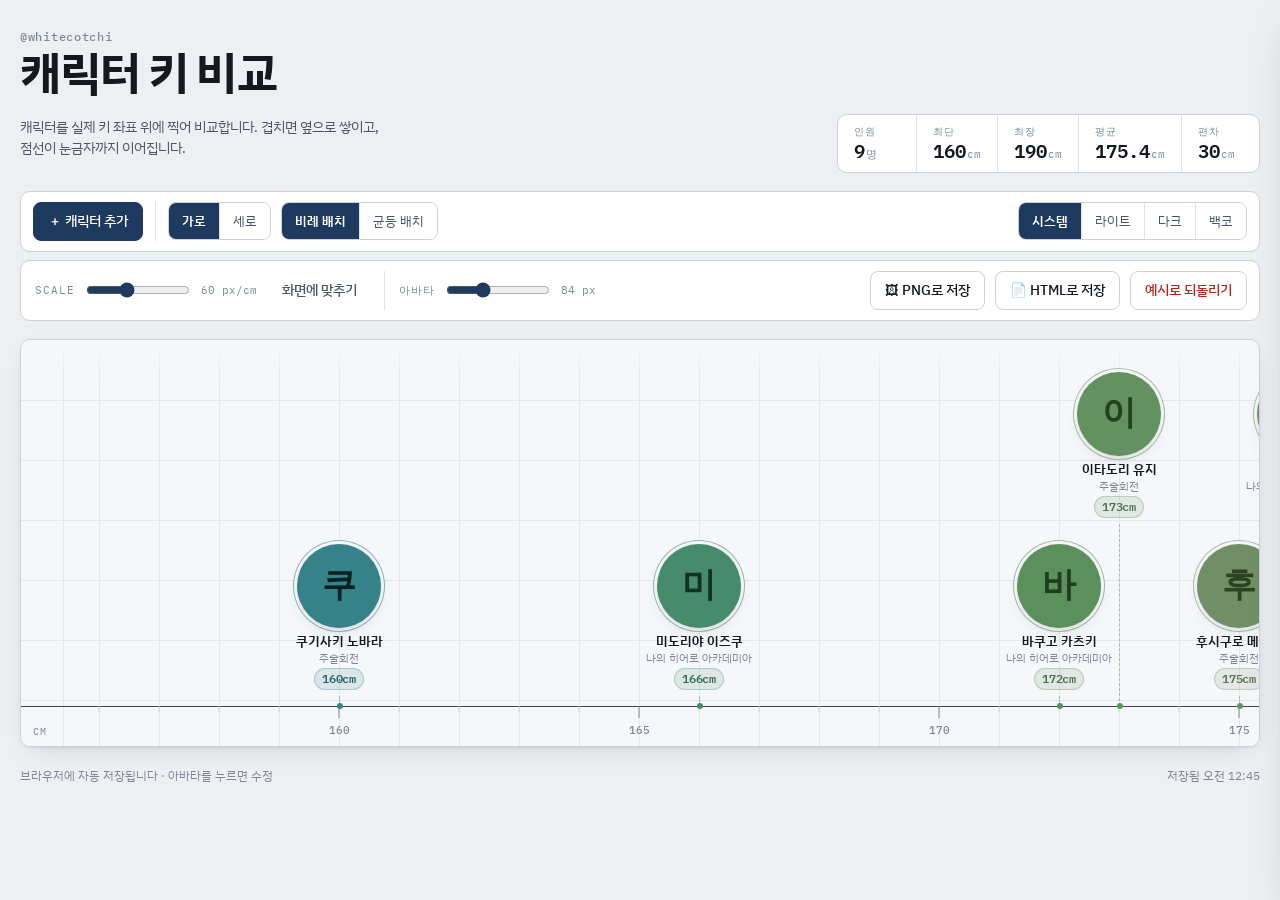
==== index.html @ 1857399c "페이지명 변경과 백코모드 추가 - 페이지명을 "캐릭터 키 비교 @whitecotchi"로. 핸들은 제목 위   아이브로우로 두고, PNG 헤더와 저장 파일명에도 반영 - 테마를 시" ====
<title>캐릭터 키 비교 @whitecotchi</title>
<link rel="icon" type="image/png" sizes="32x32" href="[data-uri]">
<link rel="icon" type="image/png" sizes="16x16" href="[data-uri]">
<link rel="icon" type="image/png" sizes="192x192" href="[data-uri]">
<link rel="apple-touch-icon" sizes="180x180" href="[data-uri]">
<link rel="preconnect" href="https://fonts.googleapis.com">
<link rel="preconnect" href="https://fonts.gstatic.com" crossorigin>
<link rel="stylesheet" href="https://fonts.googleapis.com/css2?family=Bricolage+Grotesque:opsz,wdth,wght@12..96,75..100,400..800&family=IBM+Plex+Mono:wght@400;500;600&family=IBM+Plex+Sans+KR:wght@400;500;600;700&display=swap">

<style>
/* ─── tokens ─────────────────────────────────────────────── */
:root{
  --paper:#EDEFF3;
  --field:#F6F7FA;
  --surface:#FFFFFF;
  --ink:#14181F;
  --ink-2:#4B5563;
  --ink-3:#7C8798;
  --rule:#CBD2DC;
  --rule-soft:#DDE2EA;
  --navy:#1F3A5F;
  --navy-ink:#FFFFFF;
  --danger:#B3261E;
  --tone:0%;            /* scale-ramp lightness shift */
  --chip:-9%;           /* cm-chip text shift, per theme */
  --shadow:0 1px 2px rgba(20,24,31,.06), 0 8px 24px -12px rgba(20,24,31,.22);
  --shadow-lift:0 2px 6px rgba(20,24,31,.10), 0 18px 40px -16px rgba(20,24,31,.34);
  --body-bg:var(--paper);
  --ink-shift:-28%;
  --r:10px;
}
@media (prefers-color-scheme:dark){
  :root:not([data-theme="light"]){
    --paper:#0E1116; --field:#131820; --surface:#1A2029;
    --ink:#E5E9EF; --ink-2:#A6B0BF; --ink-3:#6F7B8C;
    --rule:#2C3543; --rule-soft:#232B36;
    --navy:#8FB4E4; --navy-ink:#0E1116; --danger:#F2867E;
    --tone:9%; --chip:10%; --ink-shift:-38%;
    --shadow:0 1px 2px rgba(0,0,0,.4), 0 8px 24px -12px rgba(0,0,0,.7);
    --shadow-lift:0 2px 6px rgba(0,0,0,.45), 0 18px 40px -16px rgba(0,0,0,.8);
  }
}
:root[data-theme="dark"]{
  --paper:#0E1116; --field:#131820; --surface:#1A2029;
  --ink:#E5E9EF; --ink-2:#A6B0BF; --ink-3:#6F7B8C;
  --rule:#2C3543; --rule-soft:#232B36;
  --navy:#8FB4E4; --navy-ink:#0E1116; --danger:#F2867E;
  --tone:9%; --chip:10%; --ink-shift:-38%;
  --shadow:0 1px 2px rgba(0,0,0,.4), 0 8px 24px -12px rgba(0,0,0,.7);
  --shadow-lift:0 2px 6px rgba(0,0,0,.45), 0 18px 40px -16px rgba(0,0,0,.8);
}

/* 백코모드 — 파비콘의 솜사탕 팔레트에서 뽑은 드림코어 배색 */
:root[data-theme="baekco"]{
  --paper:#FFEAF3; --field:#FFF6FB; --surface:#FFFFFF;
  --ink:#4E2242; --ink-2:#7A4A6B; --ink-3:#9E6A8C;
  --rule:#F6C9E0; --rule-soft:#FBE0EE;
  --navy:#FF2D87; --navy-ink:#FFFFFF; --danger:#D6246B;
  --tone:0%; --chip:-30%; --ink-shift:-46%;
  --body-bg:radial-gradient(126% 92% at 50% 0%,#FFF5FB 0%,#FFE7F4 44%,#F0E4FC 100%);
  --shadow:0 1px 2px rgba(122,40,92,.07), 0 10px 26px -12px rgba(206,64,142,.36);
  --shadow-lift:0 2px 8px rgba(122,40,92,.12), 0 20px 44px -16px rgba(206,64,142,.46);
}

*,*::before,*::after{box-sizing:border-box}
body{
  margin:0; background:var(--body-bg); background-attachment:fixed; color:var(--ink);
  font-family:"IBM Plex Sans KR","Apple SD Gothic Neo",system-ui,sans-serif;
  font-size:15px; line-height:1.55; -webkit-font-smoothing:antialiased;
}
button,input,select,textarea{font:inherit;color:inherit}
:focus-visible{outline:2px solid var(--navy);outline-offset:2px;border-radius:4px}

/* ─── shell ──────────────────────────────────────────────── */
.wrap{max-width:1360px;margin:0 auto;padding:28px 20px 64px;display:flex;flex-direction:column;gap:18px}

header.head{display:flex;flex-wrap:wrap;align-items:flex-end;justify-content:space-between;gap:18px}
.brand{display:flex;flex-direction:column;gap:4px;min-width:0}
.eyebrow.handle{text-transform:none;letter-spacing:.06em;font-size:12px}
.eyebrow{
  font-family:"IBM Plex Mono",monospace;font-size:11px;font-weight:500;
  letter-spacing:.16em;text-transform:uppercase;color:var(--ink-3);
}
h1{
  font-family:"Bricolage Grotesque","IBM Plex Sans KR",sans-serif;
  font-variation-settings:"wdth" 88,"opsz" 48;
  font-weight:700;font-size:clamp(30px,4.4vw,46px);line-height:1.02;
  margin:0;letter-spacing:-.02em;text-wrap:balance;
}
.tagline{color:var(--ink-2);font-size:14px;max-width:46ch}

.stats{display:flex;border:1px solid var(--rule);border-radius:var(--r);background:var(--surface);overflow:hidden}
.stat{padding:9px 16px;display:flex;flex-direction:column;gap:1px;min-width:78px}
.stat + .stat{border-left:1px solid var(--rule-soft)}
.stat .k{font-family:"IBM Plex Mono",monospace;font-size:10px;letter-spacing:.1em;text-transform:uppercase;color:var(--ink-3)}
.stat .v{font-family:"IBM Plex Mono",monospace;font-size:19px;font-weight:600;font-variant-numeric:tabular-nums;line-height:1.2}
.stat .v small{font-size:11px;font-weight:400;color:var(--ink-3);margin-left:1px}

/* ─── toolbar ────────────────────────────────────────────── */
.bars{display:flex;flex-direction:column;gap:8px}
.toolbar{
  display:flex;flex-wrap:wrap;align-items:center;gap:10px;
  padding:10px 12px;background:var(--surface);
  border:1px solid var(--rule);border-radius:var(--r);
}
.btn{
  display:inline-flex;align-items:center;gap:7px;
  padding:8px 14px;border-radius:8px;border:1px solid var(--rule);
  background-color:var(--surface);cursor:pointer;font-size:13.5px;font-weight:500;
  transition:background-color .14s,border-color .14s,transform .14s,opacity .14s;
}
.btn:hover{background-color:var(--field);border-color:var(--ink-3)}
.btn:active{transform:translateY(1px)}
.btn[disabled]{opacity:.45;pointer-events:none}
.btn.primary{background-color:var(--navy);color:var(--navy-ink);border-color:var(--navy)}
.btn.primary:hover{filter:brightness(1.12)}
.btn.ghost{border-color:transparent;background-color:transparent;color:var(--ink-2)}
.btn.ghost:hover{background-color:var(--field);color:var(--ink)}
.btn.danger{color:var(--danger);border-color:var(--rule)}
.btn.danger:hover{background-color:color-mix(in srgb,var(--danger) 10%,transparent);border-color:var(--danger)}

.seg{display:inline-flex;border:1px solid var(--rule);border-radius:8px;overflow:hidden}
.seg button{
  padding:8px 13px;background-color:var(--surface);border:0;cursor:pointer;
  font-size:13px;color:var(--ink-2);transition:background-color .14s,color .14s;
}
.seg button + button{border-left:1px solid var(--rule-soft)}
.seg button[aria-pressed="true"]{background-color:var(--navy);color:var(--navy-ink);font-weight:600}
.seg button:not([aria-pressed="true"]):hover{background-color:var(--field);color:var(--ink)}

.knob{display:flex;align-items:center;gap:9px;padding-left:2px}
.knob > label{font-family:"IBM Plex Mono",monospace;font-size:10.5px;letter-spacing:.1em;text-transform:uppercase;color:var(--ink-3)}
.knob input[type=range]{width:104px;accent-color:var(--navy)}
.knob .val{font-family:"IBM Plex Mono",monospace;font-size:11px;color:var(--ink-3);font-variant-numeric:tabular-nums;min-width:52px}
.knob.off{opacity:.35}
.spacer{flex:1 1 auto;min-width:0}
.sep{width:1px;align-self:stretch;background:var(--rule-soft);margin:0 2px}

/* ─── the field ──────────────────────────────────────────── */
.fieldwrap{
  position:relative;border:1px solid var(--rule);border-radius:var(--r);
  background:var(--field);overflow-x:auto;overflow-y:hidden;box-shadow:var(--shadow);
}
.fieldwrap.vert{overflow-y:visible}
.plot{position:relative;min-height:320px}
.grid{
  position:absolute;inset:0;pointer-events:none;
  background-image:
    repeating-linear-gradient(to right,var(--rule-soft) 0 1px,transparent 1px var(--gx,60px)),
    repeating-linear-gradient(to bottom,var(--rule-soft) 0 1px,transparent 1px var(--gy,60px));
  background-position:var(--gx-off,0) var(--gy-off,0);
  opacity:.7;
  -webkit-mask-image:var(--gmask,linear-gradient(to bottom,transparent 0,#000 40px));
          mask-image:var(--gmask,linear-gradient(to bottom,transparent 0,#000 40px));
}

.leader{position:absolute;pointer-events:none}
.leader.h{width:0;border-left:1px dashed hsl(var(--ch) var(--cs) calc(var(--cl) + var(--tone)) / .5)}
.leader.v{height:0;border-top:1px dashed hsl(var(--ch) var(--cs) calc(var(--cl) + var(--tone)) / .5)}
.leader::after{
  content:"";position:absolute;width:6px;height:6px;border-radius:50%;
  background:hsl(var(--ch) var(--cs) calc(var(--cl) + var(--tone)));
}
.leader.h::after{left:-3px;bottom:-3px}
.leader.v::after{top:-3px;left:-3px}

/* ─── character token ────────────────────────────────────── */
.tok{
  position:absolute;display:flex;border:0;background:none;padding:0;cursor:pointer;
  transition:transform .18s cubic-bezier(.2,.7,.3,1);
}
.tok.h{flex-direction:column;align-items:center;gap:6px}
.tok.v{flex-direction:row;align-items:center;gap:11px;text-align:left}
.tok:hover,.tok:focus-visible{z-index:5}
.tok.h:hover,.tok.h:focus-visible{transform:translateY(-5px)}
.tok.v:hover,.tok.v:focus-visible{transform:translateX(5px)}
.disc{
  width:var(--d);height:var(--d);border-radius:50%;overflow:hidden;position:relative;flex:0 0 auto;
  background-color:hsl(var(--ch) var(--cs) calc(var(--cl) + var(--tone)));
  box-shadow:var(--shadow), 0 0 0 3px var(--field), 0 0 0 4px hsl(var(--ch) var(--cs) calc(var(--cl) + var(--tone)) / .55);
  transition:box-shadow .18s;
}
.tok:hover .disc,.tok:focus-visible .disc{
  box-shadow:var(--shadow-lift), 0 0 0 3px var(--field), 0 0 0 5px hsl(var(--ch) var(--cs) calc(var(--cl) + var(--tone)));
}
/* dreamcore bloom */
:root[data-theme="baekco"] .disc{
  box-shadow:var(--shadow), 0 0 0 3px var(--field),
             0 0 0 4px hsl(var(--ch) var(--cs) calc(var(--cl) + var(--tone)) / .6),
             0 0 24px -2px hsl(var(--ch) var(--cs) calc(var(--cl) + var(--tone)) / .6);
}
:root[data-theme="baekco"] .tok:hover .disc,
:root[data-theme="baekco"] .tok:focus-visible .disc{
  box-shadow:var(--shadow-lift), 0 0 0 3px var(--field),
             0 0 0 5px hsl(var(--ch) var(--cs) calc(var(--cl) + var(--tone))),
             0 0 34px 0 hsl(var(--ch) var(--cs) calc(var(--cl) + var(--tone)) / .7);
}
.disc img{
  width:100%;height:100%;object-fit:cover;display:block;
  transform:translate(calc(var(--ix,0) * 1%),calc(var(--iy,0) * 1%)) scale(var(--iz,1));
}
.disc .initial{
  position:absolute;inset:0;display:grid;place-items:center;
  color:hsl(var(--ch) calc(var(--cs) + 14%) calc(var(--cl) + var(--tone) + var(--ink-shift)));
  font-family:"Bricolage Grotesque",sans-serif;font-variation-settings:"wdth" 82;
  font-weight:700;font-size:calc(var(--d) * .40);line-height:1;
}
.meta{display:flex;flex-direction:column;gap:3px;min-width:0}
.tok.h .meta{align-items:center;width:100%}
.tok.v .meta{align-items:flex-start;flex:1 1 auto}
.tok .nm,.tok .sr{
  width:100%;word-break:keep-all;overflow-wrap:anywhere;
  display:-webkit-box;-webkit-box-orient:vertical;-webkit-line-clamp:2;overflow:hidden;
}
.tok.h .nm,.tok.h .sr{text-align:center}
.tok .nm{font-size:12.5px;font-weight:600;line-height:1.25}
.tok .sr{font-size:10.5px;color:var(--ink-3);line-height:1.2}
.tok .cm{
  font-family:"IBM Plex Mono",monospace;font-size:11.5px;font-weight:600;
  font-variant-numeric:tabular-nums;letter-spacing:-.01em;
  padding:1px 7px;border-radius:99px;white-space:nowrap;
  color:hsl(var(--ch) var(--cs) calc(var(--cl) + var(--tone) + var(--chip)));
  background-color:hsl(var(--ch) var(--cs) calc(var(--cl) + var(--tone)) / .14);
  border:1px solid hsl(var(--ch) var(--cs) calc(var(--cl) + var(--tone)) / .32);
}

/* ─── ruler ──────────────────────────────────────────────── */
.ruler{position:absolute;pointer-events:none}
.ruler .base{position:absolute;background:var(--ink);opacity:.8}
.tick{position:absolute;background:var(--rule)}
.rlab{
  position:absolute;font-family:"IBM Plex Mono",monospace;font-size:11px;font-weight:500;
  font-variant-numeric:tabular-nums;color:var(--ink-3);white-space:nowrap;
}
.runit{
  position:absolute;font-family:"IBM Plex Mono",monospace;font-size:10px;
  letter-spacing:.14em;text-transform:uppercase;color:var(--ink-3);
}
.empty{position:absolute;inset:0;display:grid;place-items:center;text-align:center;color:var(--ink-3);font-size:14px;padding:24px}

/* ─── editor panel ───────────────────────────────────────── */
.scrim{position:fixed;inset:0;background:rgba(10,13,18,.42);opacity:0;pointer-events:none;transition:opacity .2s;z-index:40}
.scrim.on{opacity:1;pointer-events:auto}
.panel{
  position:fixed;top:0;right:0;height:100%;width:min(390px,100%);z-index:50;
  background:var(--surface);border-left:1px solid var(--rule);
  transform:translateX(101%);transition:transform .26s cubic-bezier(.3,.8,.3,1);
  display:flex;flex-direction:column;box-shadow:var(--shadow-lift);
}
.panel.on{transform:none}
.panel > header{display:flex;align-items:center;justify-content:space-between;gap:12px;padding:16px 18px;border-bottom:1px solid var(--rule-soft)}
.panel > header h2{
  margin:0;font-family:"Bricolage Grotesque","IBM Plex Sans KR",sans-serif;
  font-variation-settings:"wdth" 88;font-size:19px;font-weight:700;letter-spacing:-.01em;
}
.panel .body{padding:18px;display:flex;flex-direction:column;gap:15px;overflow-y:auto;flex:1}
.panel > footer{padding:14px 18px;border-top:1px solid var(--rule-soft);display:flex;gap:10px}
.panel > footer .btn{flex:1;justify-content:center}

.fld{display:flex;flex-direction:column;gap:6px}
.fld > label{font-family:"IBM Plex Mono",monospace;font-size:10.5px;letter-spacing:.12em;text-transform:uppercase;color:var(--ink-3)}
.fld input[type=text],.fld input[type=number]{width:100%;padding:9px 11px;border:1px solid var(--rule);border-radius:8px;background:var(--field)}
.fld input:focus{outline:2px solid var(--navy);outline-offset:-1px;border-color:transparent}
.hint{font-size:11.5px;color:var(--ink-3)}

/* image framing */
.framer{display:flex;flex-direction:column;gap:11px;align-items:center}
.stage{
  width:150px;height:150px;border-radius:50%;overflow:hidden;position:relative;
  background-color:hsl(var(--ch,210) var(--cs,12%) calc(var(--cl,62%) + var(--tone)));
  box-shadow:var(--shadow),0 0 0 3px var(--surface),0 0 0 4px var(--rule);
  cursor:grab;touch-action:none;
}
.stage.dragging{cursor:grabbing}
.stage.empty{cursor:pointer}
.stage img{
  width:100%;height:100%;object-fit:cover;display:block;pointer-events:none;
  transform:translate(calc(var(--ix,0) * 1%),calc(var(--iy,0) * 1%)) scale(var(--iz,1));
}
.stage .initial{
  position:absolute;inset:0;display:grid;place-items:center;pointer-events:none;
  color:hsl(var(--ch,210) calc(var(--cs,12%) + 14%) calc(var(--cl,62%) + var(--tone) + var(--ink-shift)));
  font-family:"Bricolage Grotesque",sans-serif;font-weight:700;font-size:58px;
}
.stage .hintline{
  position:absolute;left:0;right:0;bottom:0;padding:7px 4px;text-align:center;
  font-size:11px;color:#fff;background:linear-gradient(to top,rgba(10,13,18,.62),transparent);
  pointer-events:none;
}
.framer .ctl{display:flex;align-items:center;gap:9px;width:100%}
.framer .ctl input[type=range]{flex:1;accent-color:var(--navy)}
.framer .ctl label{font-family:"IBM Plex Mono",monospace;font-size:10.5px;letter-spacing:.1em;text-transform:uppercase;color:var(--ink-3)}
.framer .row{display:flex;gap:8px;width:100%}
.framer .row .btn{flex:1;justify-content:center;padding:7px 10px;font-size:12.5px}
.dz{outline:2px dashed var(--navy);outline-offset:3px}

footer.foot{display:flex;justify-content:space-between;gap:12px;flex-wrap:wrap;font-size:12px;color:var(--ink-3);padding-top:2px}

.toast{
  position:fixed;left:50%;bottom:26px;transform:translate(-50%,14px);
  background:var(--ink);color:var(--paper);padding:9px 18px;border-radius:99px;
  font-size:13px;box-shadow:var(--shadow-lift);opacity:0;pointer-events:none;
  transition:opacity .2s,transform .2s;z-index:80;max-width:min(90vw,520px);text-align:center;
}
.toast.on{opacity:1;transform:translate(-50%,0)}

@media (prefers-reduced-motion:reduce){*{transition-duration:.01ms !important;animation-duration:.01ms !important}}
@media (max-width:640px){
  .wrap{padding:20px 14px 48px}
  .stats{width:100%}
  .stat{flex:1;min-width:0;padding:8px 10px}
}
</style>

<div class="wrap">
  <header class="head">
    <div class="brand">
      <span class="eyebrow handle">@whitecotchi</span>
      <h1>캐릭터 키 비교</h1>
      <p class="tagline">캐릭터를 실제 키 좌표 위에 찍어 비교합니다. 겹치면 옆으로 쌓이고, 점선이 눈금자까지 이어집니다.</p>
    </div>
    <div class="stats" id="stats"></div>
  </header>

  <div class="bars">
    <div class="toolbar">
      <button class="btn primary" id="addBtn">＋ 캐릭터 추가</button>
      <span class="sep"></span>
      <div class="seg" role="group" aria-label="방향">
        <button id="oH" aria-pressed="true">가로</button>
        <button id="oV" aria-pressed="false">세로</button>
      </div>
      <div class="seg" role="group" aria-label="배치 방식">
        <button id="mProp" aria-pressed="true">비례 배치</button>
        <button id="mRank" aria-pressed="false">균등 배치</button>
      </div>
      <span class="spacer"></span>
      <div class="seg" role="group" aria-label="테마" id="themeSeg">
        <button data-set="auto" aria-pressed="true">시스템</button>
        <button data-set="light" aria-pressed="false">라이트</button>
        <button data-set="dark" aria-pressed="false">다크</button>
        <button data-set="baekco" aria-pressed="false">백코</button>
      </div>
    </div>

    <div class="toolbar">
      <div class="knob" id="zoomKnob">
        <label for="zoom">Scale</label>
        <input type="range" id="zoom" min="18" max="130" step="1" value="60">
        <span class="val" id="zoomVal">60 px/cm</span>
      </div>
      <button class="btn ghost" id="fitBtn">화면에 맞추기</button>
      <span class="sep"></span>
      <div class="knob">
        <label for="size">아바타</label>
        <input type="range" id="size" min="52" max="150" step="2" value="84">
        <span class="val" id="sizeVal">84 px</span>
      </div>
      <span class="spacer"></span>
      <button class="btn" id="pngBtn">🖼 PNG로 저장</button>
      <button class="btn" id="htmlBtn">📄 HTML로 저장</button>
      <button class="btn danger" id="resetBtn">예시로 되돌리기</button>
    </div>
  </div>

  <div class="fieldwrap" id="fieldwrap">
    <div class="plot" id="plot">
      <div class="grid" id="grid"></div>
      <div class="ruler" id="ruler"></div>
    </div>
  </div>

  <footer class="foot">
    <span>브라우저에 자동 저장됩니다 · 아바타를 누르면 수정</span>
    <span id="savedAt"></span>
  </footer>
</div>

<div class="scrim" id="scrim"></div>
<aside class="panel" id="panel" aria-hidden="true" aria-label="캐릭터 편집">
  <header>
    <h2 id="panelTitle">캐릭터 추가</h2>
    <button class="btn ghost" id="closeBtn" aria-label="닫기">✕</button>
  </header>
  <div class="body">
    <div class="framer">
      <div class="stage empty" id="stage" tabindex="0" role="button" aria-label="이미지 등록 후 드래그해서 위치 조절">
        <span class="initial">?</span>
        <span class="hintline" id="stageHint">클릭 · 드래그 · 붙여넣기</span>
      </div>
      <input type="file" id="file" accept="image/*" hidden>
      <div class="ctl">
        <label for="izoom">크기</label>
        <input type="range" id="izoom" min="100" max="400" step="2" value="100" disabled>
        <span class="val" id="izoomVal" style="font-family:'IBM Plex Mono',monospace;font-size:11px;color:var(--ink-3);min-width:42px">100%</span>
      </div>
      <div class="row">
        <button class="btn" id="pickBtn" type="button">이미지 선택</button>
        <button class="btn" id="fitImgBtn" type="button" disabled>가운데 맞춤</button>
        <button class="btn" id="clearImgBtn" type="button" disabled>지우기</button>
      </div>
      <span class="hint" id="frameHint">이미지를 넣은 뒤 원 안에서 끌어 위치를, 슬라이더로 크기를 맞추세요.</span>
    </div>
    <div class="fld">
      <label for="fName">이름</label>
      <input type="text" id="fName" placeholder="고죠 사토루" autocomplete="off">
    </div>
    <div class="fld">
      <label for="fSeries">작품 <span style="text-transform:none;letter-spacing:0">(선택)</span></label>
      <input type="text" id="fSeries" placeholder="주술회전" autocomplete="off">
    </div>
    <div class="fld">
      <label for="fHeight">키 (cm)</label>
      <input type="number" id="fHeight" min="80" max="280" step="0.5" placeholder="190">
      <span class="hint">소수점 0.5까지 입력할 수 있습니다.</span>
    </div>
    <button class="btn danger" id="delBtn" style="align-self:flex-start">이 캐릭터 삭제</button>
  </div>
  <footer>
    <button class="btn" id="cancelBtn">취소</button>
    <button class="btn primary" id="saveBtn">저장</button>
  </footer>
</aside>

<div class="toast" id="toast" role="status" aria-live="polite"></div>

<script>
(() => {
"use strict";

/* ─── constants ──────────────────────────────────────────── */
const HGAP = 18, VGAP = 20;   // clearance between tokens
const PAD  = 78;              // horizontal padding, horizontal mode
const LABEL = 68;             // label band under a disc, horizontal mode
const RH   = 40;              // ruler band, horizontal mode
const GUT  = 66;              // ruler gutter, vertical mode
const VTEXT = 148;            // label column beside a disc, vertical mode
const VGAP2 = 14, VCOL = 20;  // vertical-mode gaps

const RAMPS = {
  /* saturation dips through the middle so the teal→amber sweep
     reads as muted sage, never fluorescent green */
  base: [
    { p:0,   h:184, s:44, l:37 },
    { p:0.5, h:104, s:17, l:48 },
    { p:1,   h:26,  s:66, l:47 },
  ],
  /* 백코모드: 라일락 → 솜사탕 핑크 → 피치. 초록을 아예 지나지 않는다 */
  baekco: [
    { p:0,   h:264, s:58, l:74 },
    { p:0.5, h:330, s:74, l:74 },
    { p:1,   h:24,  s:84, l:71 },
  ],
};
const activeRamp = () =>
  (document.documentElement.getAttribute("data-theme") === "baekco" ? RAMPS.baekco : RAMPS.base);

const SEED = [
  { name:"쿠기사키 노바라", series:"주술회전", height:160 },
  { name:"미도리야 이즈쿠", series:"나의 히어로 아카데미아", height:166 },
  { name:"바쿠고 카츠키",   series:"나의 히어로 아카데미아", height:172 },
  { name:"이타도리 유지",   series:"주술회전", height:173 },
  { name:"후시구로 메구미", series:"주술회전", height:175 },
  { name:"토도로키 쇼토",   series:"나의 히어로 아카데미아", height:176 },
  { name:"아이자와 쇼타",   series:"나의 히어로 아카데미아", height:183 },
  { name:"나나미 켄토",     series:"주술회전", height:184 },
  { name:"고죠 사토루",     series:"주술회전", height:190 },
];

/* A file exported by "HTML로 저장" carries its own data and its own
   storage key, so it never collides with the page it came from. */
const BAKED = (typeof window.__HC_SEED__ === "object" && window.__HC_SEED__) || null;
const KEY = BAKED ? "height-chart/x-" + BAKED.eid : "height-chart/v1";

const state = {
  chars: [], mode:"prop", orient:"h", theme:"auto", ppc:60, ppcH:60, ppcV:26, size:84,
  editing:null, draft:{ img:null, iz:1, ix:0, iy:0 },
};

const $ = (s, r=document) => r.querySelector(s);
const uid = () => Math.random().toString(36).slice(2, 9);
const clamp = (v,a,b) => Math.min(b, Math.max(a, v));
const fmt = n => (Number.isInteger(n) ? String(n) : n.toFixed(1));

/* ─── persistence ────────────────────────────────────────── */
function adopt(d){
  if (!d || !Array.isArray(d.chars)) return false;
  const chars = d.chars.map(normalize).filter(Boolean);
  if (!chars.length) return false;
  state.chars = chars;
  if (d.mode === "rank" || d.mode === "prop") state.mode = d.mode;
  if (d.orient === "v" || d.orient === "h") state.orient = d.orient;
  if (["auto","light","dark","baekco"].indexOf(d.theme) >= 0) state.theme = d.theme;
  if (Number.isFinite(d.ppcH)) state.ppcH = clamp(d.ppcH, 18, 130);
  if (Number.isFinite(d.ppcV)) state.ppcV = clamp(d.ppcV, 18, 130);
  if (Number.isFinite(d.ppc)) state.ppc = clamp(d.ppc, 18, 130);
  else state.ppc = state.orient === "v" ? state.ppcV : state.ppcH;
  if (Number.isFinite(d.size)) state.size = clamp(d.size, 52, 150);
  return true;
}
function load(){
  let raw = null;
  try { raw = localStorage.getItem(KEY); } catch(e){}
  if (raw){ try { if (adopt(JSON.parse(raw))) return; } catch(e){} }
  if (BAKED && adopt(BAKED)) return;
  state.chars = SEED.map(normalize);
}
function snapshot(){
  const h = state.orient === "h" ? state.ppc : state.ppcH;
  const v = state.orient === "v" ? state.ppc : state.ppcV;
  return { chars:state.chars, mode:state.mode, orient:state.orient, theme:state.theme,
           ppc:state.ppc, ppcH:h, ppcV:v, size:state.size };
}
function save(){
  try {
    localStorage.setItem(KEY, JSON.stringify(snapshot()));
    $("#savedAt").textContent = "저장됨 " + new Date().toLocaleTimeString("ko-KR", { hour:"2-digit", minute:"2-digit" });
  } catch(e){
    $("#savedAt").textContent = "저장 공간이 가득 찼습니다 — 이미지를 줄이거나 캐릭터를 지워 주세요";
  }
}
function normalize(c){
  const h = Number(c && c.height);
  if (!c || !Number.isFinite(h)) return null;
  return {
    id: c.id || uid(),
    name: String(c.name || "이름 없음").slice(0, 40),
    series: String(c.series || "").slice(0, 40),
    height: clamp(Math.round(h * 2) / 2, 80, 280),
    img: typeof c.img === "string" && c.img.startsWith("data:image") ? c.img : null,
    iz: clamp(Number(c.iz) || 1, 1, 4),
    ix: clamp(Number(c.ix) || 0, -70, 70),
    iy: clamp(Number(c.iy) || 0, -70, 70),
  };
}

/* ─── colour ─────────────────────────────────────────────── */
function ramp(t){
  t = clamp(t, 0, 1);
  const R = activeRamp();
  let i = 0;
  while (i < R.length - 2 && t > R[i + 1].p) i++;
  const a = R[i], b = R[i + 1], u = (t - a.p) / (b.p - a.p);
  /* take the short arc: 330°→24° must cross red, not loop back
     through blue and green */
  let dh = b.h - a.h;
  if (dh > 180) dh -= 360; else if (dh < -180) dh += 360;
  return {
    h: Math.round(((a.h + dh * u) % 360 + 360) % 360),
    s: Math.round(a.s + (b.s - a.s) * u),
    l: Math.round(a.l + (b.l - a.l) * u),
  };
}
function paint(el, t){
  const c = ramp(t);
  el.style.setProperty("--ch", c.h);
  el.style.setProperty("--cs", c.s + "%");
  el.style.setProperty("--cl", c.l + "%");
}
const cssVar = n => getComputedStyle(document.documentElement).getPropertyValue(n).trim();
const toneNow = () => parseFloat(cssVar("--tone")) || 0;
/* the same colour the DOM shows, resolved for canvas */
function rampCss(t, alpha){
  const c = ramp(t), l = c.l + toneNow();
  return `hsl(${c.h} ${c.s}% ${l}%${alpha == null ? "" : " / " + alpha})`;
}
function inkOn(t){
  const c = ramp(t), shift = parseFloat(cssVar("--ink-shift")) || -28;
  return `hsl(${c.h} ${c.s + 14}% ${c.l + toneNow() + shift}%)`;
}

/* ─── layout ─────────────────────────────────────────────── */
function bounds(list){
  const hs = list.map(c => c.height);
  let lo = Math.min(...hs), hi = Math.max(...hs);
  if (hi - lo < 8){ const m = (hi + lo) / 2; lo = m - 4; hi = m + 4; }
  const pad = Math.max(2, (hi - lo) * 0.1);
  return { lo: Math.floor((lo - pad) / 2) * 2, hi: Math.ceil((hi + pad) / 2) * 2 };
}
/* greedy: first lane whose last occupant clears this one */
function packLanes(pos, step){
  const last = [];
  const lane = pos.map(p => {
    for (let i = 0; i < last.length; i++) if (p - last[i] >= step){ last[i] = p; return i; }
    last.push(p); return last.length - 1;
  });
  return { lane, count: Math.max(1, last.length) };
}

function computeLayout(){
  const list = [...state.chars].sort((a, b) => a.height - b.height || a.name.localeCompare(b.name, "ko"));
  if (!list.length) return null;

  const { lo, hi } = bounds(list);
  const span = hi - lo;
  const cLo = list[0].height, cHi = list[list.length - 1].height;
  const tOf = h => (cHi > cLo ? (h - cLo) / (cHi - cLo) : 0.5);
  const D = state.size, ppc = state.ppc, vert = state.orient === "v";
  const view = $("#fieldwrap");
  const viewW = view.clientWidth || 1200;
  const viewH = Math.max(360, (window.innerHeight || 800) - 260);

  if (!vert){
    const step = D + HGAP;
    const tokW = D + 34;
    let xs;
    if (state.mode === "rank"){
      const inner = Math.max(viewW - PAD * 2, (list.length - 1) * step);
      xs = list.map((_, i) => PAD + (list.length === 1 ? inner / 2 : (inner * i) / (list.length - 1)));
    } else {
      xs = list.map(c => PAD + (c.height - lo) * ppc);
    }
    const { lane, count } = packLanes(xs, step);
    const LANE = D + LABEL + VGAP;
    const H = RH + count * LANE + 22;
    const axisW = state.mode === "prop" ? PAD * 2 + span * ppc : 0;
    const W = Math.max(viewW, axisW, Math.ceil(xs[xs.length - 1] + PAD));
    const axisPx = state.mode === "prop" ? ppc : (W - PAD * 2) / span;
    const items = list.map((c, i) => ({
      c, t: tOf(c.height), lane: lane[i],
      cx: xs[i],
      cy: H - RH - 10 - lane[i] * LANE - LABEL - D / 2,
      tickAt: state.mode === "prop" ? xs[i] : PAD + (c.height - lo) * axisPx,
    }));
    return { vert:false, list, items, lo, hi, span, D, W, H, LANE, tokW, axisPx,
             baseline: H - RH, blockBot: L => H - RH - 10 - L * LANE };
  }

  const tokW = D + 11 + VTEXT;
  const step = D + VGAP2;
  const top0 = D / 2 + 20;
  let ys;
  if (state.mode === "rank"){
    const inner = Math.max(viewH - top0 * 2, (list.length - 1) * step);
    ys = list.map((_, i) => top0 + (list.length === 1 ? inner / 2 : (inner * (list.length - 1 - i)) / (list.length - 1)));
  } else {
    ys = list.map(c => top0 + (hi - c.height) * ppc);
  }
  /* pack from the top downwards, so sort keys must ascend */
  const order = list.map((_, i) => i).sort((a, b) => ys[a] - ys[b]);
  const packed = packLanes(order.map(i => ys[i]), step);
  const lane = [];
  order.forEach((idx, k) => { lane[idx] = packed.lane[k]; });
  const count = packed.count;

  const H = Math.max(viewH, Math.ceil(ys[0] + top0));
  const axisPx = state.mode === "prop" ? ppc : (H - top0 * 2) / span;
  const W = Math.max(view.clientWidth || 0, GUT + 34 + count * (tokW + VCOL) + 12);
  const items = list.map((c, i) => ({
    c, t: tOf(c.height), lane: lane[i],
    cx: GUT + 34 + lane[i] * (tokW + VCOL) + D / 2,
    cy: ys[i],
    tickAt: state.mode === "prop" ? ys[i] : top0 + (hi - c.height) * axisPx,
  }));
  return { vert:true, list, items, lo, hi, span, D, W, H, tokW, top0, axisPx,
           baseline: GUT, laneX: L => GUT + 34 + L * (tokW + VCOL) };
}

/* ─── DOM render ─────────────────────────────────────────── */
function render(){
  const plot = $("#plot"), ruler = $("#ruler"), grid = $("#grid"), wrap = $("#fieldwrap");
  plot.querySelectorAll(".tok,.leader,.empty").forEach(n => n.remove());
  ruler.innerHTML = "";

  const L = computeLayout();
  renderStats(L);
  wrap.classList.toggle("vert", state.orient === "v");

  if (!L){
    plot.style.width = "100%"; plot.style.height = "320px";
    grid.style.setProperty("--gx", "60px"); grid.style.setProperty("--gy", "60px");
    grid.style.setProperty("--gx-off", "0px"); grid.style.setProperty("--gy-off", "0px");
    const e = document.createElement("div");
    e.className = "empty";
    e.textContent = "아직 캐릭터가 없습니다. ‘＋ 캐릭터 추가’로 첫 인물을 올려 보세요.";
    plot.appendChild(e);
    return;
  }

  plot.style.width = L.W + "px";
  plot.style.height = L.H + "px";

  /* graph-paper ruling, aligned to the ruler's own cm ticks */
  const gs = state.mode === "prop" ? (state.ppc >= 24 ? state.ppc : state.ppc * 5) : 60;
  if (L.vert){
    grid.style.setProperty("--gx", "60px");
    grid.style.setProperty("--gy", gs + "px");
    grid.style.setProperty("--gx-off", "0px");
    grid.style.setProperty("--gy-off", (state.mode === "prop" ? L.top0 % gs : 0) + "px");
    grid.style.setProperty("--gmask", "linear-gradient(to right,transparent 0,#000 " + GUT + "px)");
  } else {
    grid.style.setProperty("--gx", gs + "px");
    grid.style.setProperty("--gy", "60px");
    grid.style.setProperty("--gx-off", (state.mode === "prop" ? PAD : 0) + "px");
    grid.style.setProperty("--gy-off", "0px");
    grid.style.setProperty("--gmask", "linear-gradient(to bottom,transparent 0,#000 40px)");
  }

  renderRuler(ruler, L);

  for (const it of L.items){
    const leader = document.createElement("div");
    leader.className = "leader " + (L.vert ? "v" : "h");
    paint(leader, it.t);
    if (L.vert){
      leader.style.left = L.baseline + "px";
      leader.style.top = it.cy + "px";
      leader.style.width = Math.max(0, it.cx - L.D / 2 - 4 - L.baseline) + "px";
    } else {
      leader.style.left = it.cx + "px";
      leader.style.top = L.blockBot(it.lane) + "px";
      leader.style.height = Math.max(0, L.baseline - L.blockBot(it.lane)) + "px";
    }
    plot.appendChild(leader);

    plot.appendChild(buildToken(it, L));
  }
}

function buildToken(it, L){
  const c = it.c, D = L.D;
  const tok = document.createElement("button");
  tok.type = "button";
  tok.className = "tok " + (L.vert ? "v" : "h");
  tok.style.setProperty("--d", D + "px");
  paint(tok, it.t);
  if (L.vert){
    tok.style.left = (it.cx - D / 2) + "px";
    tok.style.top = (it.cy - D / 2) + "px";
    tok.style.width = L.tokW + "px";
  } else {
    tok.style.left = (it.cx - L.tokW / 2) + "px";
    tok.style.top = (it.cy - D / 2) + "px";
    tok.style.width = L.tokW + "px";
  }
  tok.setAttribute("aria-label", `${c.name} ${fmt(c.height)}cm — 수정`);

  const disc = document.createElement("div");
  disc.className = "disc";
  if (c.img){
    const im = document.createElement("img");
    im.src = c.img; im.alt = ""; im.draggable = false;
    im.style.setProperty("--iz", c.iz);
    im.style.setProperty("--ix", c.ix);
    im.style.setProperty("--iy", c.iy);
    disc.appendChild(im);
  } else {
    const sp = document.createElement("span");
    sp.className = "initial";
    sp.textContent = [...c.name][0] || "?";
    disc.appendChild(sp);
  }
  tok.appendChild(disc);

  const meta = document.createElement("div");
  meta.className = "meta";
  const nm = document.createElement("span"); nm.className = "nm"; nm.textContent = c.name;
  meta.appendChild(nm);
  if (c.series){ const sr = document.createElement("span"); sr.className = "sr"; sr.textContent = c.series; meta.appendChild(sr); }
  const cm = document.createElement("span"); cm.className = "cm"; cm.textContent = fmt(c.height) + "cm";
  meta.appendChild(cm);
  tok.appendChild(meta);

  tok.addEventListener("click", () => openPanel(c.id));
  return tok;
}

function tickPlan(){
  const p = state.ppc;
  return { step: p >= 46 ? 1 : p >= 26 ? 2 : 5, lab: p >= 46 ? 5 : 10 };
}

function renderRuler(ruler, L){
  const base = document.createElement("div");
  base.className = "base";
  if (L.vert){
    ruler.style.cssText = `left:0;top:0;width:${GUT}px;height:${L.H}px`;
    base.style.cssText = `left:${GUT - 1}px;top:0;width:1.5px;height:100%`;
  } else {
    ruler.style.cssText = `left:0;bottom:0;width:${L.W}px;height:${RH}px`;
    base.style.cssText = `left:0;top:0;width:100%;height:1.5px`;
  }
  ruler.appendChild(base);

  if (state.mode === "prop"){
    const { step, lab } = tickPlan();
    for (let h = L.lo; h <= L.hi; h += step){
      const major = h % lab === 0;
      const t = document.createElement("div");
      t.className = "tick";
      if (L.vert){
        const y = L.top0 + (L.hi - h) * state.ppc;
        const w = major ? 12 : 6;
        t.style.cssText = `left:${GUT - 1 - w}px;top:${y}px;width:${w}px;height:1px;` +
          (major ? "background:var(--ink-3)" : "");
        ruler.appendChild(t);
        if (major){
          const l = document.createElement("div");
          l.className = "rlab";
          l.textContent = h;
          l.style.cssText = `right:${GUT - 1 + 4}px;top:${y - 8}px;text-align:right`;
          l.style.right = "auto"; l.style.left = "6px";
          ruler.appendChild(l);
        }
      } else {
        const x = PAD + (h - L.lo) * state.ppc;
        t.style.cssText = `left:${x}px;top:0;width:1px;height:${major ? 12 : 6}px;transform:translateX(-.5px);` +
          (major ? "background:var(--ink-3)" : "");
        ruler.appendChild(t);
        if (major){
          const l = document.createElement("div");
          l.className = "rlab";
          l.textContent = h;
          l.style.cssText = `left:${x}px;top:16px;transform:translateX(-50%)`;
          ruler.appendChild(l);
        }
      }
    }
  }

  const unit = document.createElement("div");
  unit.className = "runit";
  unit.textContent = "cm";
  unit.style.cssText = L.vert ? "left:6px;top:4px" : "left:12px;bottom:6px";
  ruler.appendChild(unit);

  for (const it of L.items){
    const hit = document.createElement("div");
    hit.className = "tick";
    paint(hit, it.t);
    const col = "hsl(var(--ch) var(--cs) calc(var(--cl) + var(--tone)))";
    if (L.vert) hit.style.cssText = `left:${GUT - 1 - 16}px;top:${it.tickAt}px;width:16px;height:2px;background:${col}`;
    else        hit.style.cssText = `left:${it.tickAt}px;top:0;width:2px;height:16px;transform:translateX(-1px);background:${col}`;
    ruler.appendChild(hit);
  }
}

function renderStats(L){
  const box = $("#stats");
  box.innerHTML = "";
  if (!L){ box.innerHTML = '<div class="stat"><span class="k">인원</span><span class="v">0</span></div>'; return; }
  const hs = L.list.map(c => c.height);
  const avg = hs.reduce((a, b) => a + b, 0) / hs.length;
  const rows = [
    ["인원", String(hs.length), "명"],
    ["최단", fmt(hs[0]), "cm"],
    ["최장", fmt(hs[hs.length - 1]), "cm"],
    ["평균", avg.toFixed(1), "cm"],
    ["편차", fmt(hs[hs.length - 1] - hs[0]), "cm"],
  ];
  for (const [k, v, u] of rows){
    const d = document.createElement("div");
    d.className = "stat";
    const ke = document.createElement("span"); ke.className = "k"; ke.textContent = k;
    const ve = document.createElement("span"); ve.className = "v"; ve.textContent = v;
    const s = document.createElement("small"); s.textContent = u; ve.appendChild(s);
    d.append(ke, ve);
    box.appendChild(d);
  }
}

/* ─── editor: image framing ──────────────────────────────── */
function openPanel(id){
  state.editing = id || null;
  const c = id ? state.chars.find(x => x.id === id) : null;
  state.draft = c ? { img:c.img, iz:c.iz, ix:c.ix, iy:c.iy } : { img:null, iz:1, ix:0, iy:0 };
  $("#panelTitle").textContent = c ? "캐릭터 수정" : "캐릭터 추가";
  $("#fName").value = c ? c.name : "";
  $("#fSeries").value = c ? c.series : "";
  $("#fHeight").value = c ? c.height : "";
  $("#delBtn").style.display = c ? "" : "none";
  syncStage();
  $("#panel").classList.add("on");
  $("#panel").setAttribute("aria-hidden", "false");
  $("#scrim").classList.add("on");
  setTimeout(() => $("#fName").focus(), 60);
}
function closePanel(){
  $("#panel").classList.remove("on");
  $("#panel").setAttribute("aria-hidden", "true");
  $("#scrim").classList.remove("on");
  state.editing = null;
  state.draft = { img:null, iz:1, ix:0, iy:0 };
}
function syncStage(){
  const st = $("#stage"), d = state.draft, has = !!d.img;
  st.innerHTML = "";
  st.classList.toggle("empty", !has);

  const list = state.chars.map(c => c.height);
  const h = parseFloat($("#fHeight").value);
  if (list.length && Number.isFinite(h)){
    const all = list.concat([h]);
    const lo = Math.min(...all), hi = Math.max(...all);
    paint(st, hi > lo ? (h - lo) / (hi - lo) : 0.5);
  } else {
    st.style.setProperty("--ch", 210); st.style.setProperty("--cs", "12%"); st.style.setProperty("--cl", "62%");
  }

  if (has){
    const im = document.createElement("img");
    im.src = d.img; im.alt = ""; im.draggable = false;
    im.style.setProperty("--iz", d.iz);
    im.style.setProperty("--ix", d.ix);
    im.style.setProperty("--iy", d.iy);
    st.appendChild(im);
  } else {
    const sp = document.createElement("span");
    sp.className = "initial";
    sp.textContent = [...$("#fName").value.trim()][0] || "?";
    st.appendChild(sp);
  }
  const hint = document.createElement("span");
  hint.className = "hintline";
  hint.textContent = has ? "끌어서 위치 조절" : "클릭 · 드래그 · 붙여넣기";
  st.appendChild(hint);

  $("#izoom").disabled = !has;
  $("#izoom").value = Math.round(d.iz * 100);
  $("#izoomVal").textContent = Math.round(d.iz * 100) + "%";
  $("#fitImgBtn").disabled = !has;
  $("#clearImgBtn").disabled = !has;
}

/* downscale so localStorage stays small; keep aspect for reframing */
function ingest(file){
  if (!file || !file.type.startsWith("image/")){ toast("이미지 파일만 넣을 수 있습니다"); return; }
  const fr = new FileReader();
  fr.onload = () => {
    const img = new Image();
    img.onload = () => {
      const MAX = 480;
      const s = Math.min(1, MAX / Math.max(img.width, img.height));
      const cv = document.createElement("canvas");
      cv.width = Math.max(1, Math.round(img.width * s));
      cv.height = Math.max(1, Math.round(img.height * s));
      const g = cv.getContext("2d");
      g.fillStyle = "#ffffff"; g.fillRect(0, 0, cv.width, cv.height);
      g.drawImage(img, 0, 0, cv.width, cv.height);
      state.draft = { img: cv.toDataURL("image/jpeg", 0.86), iz:1, ix:0, iy:0 };
      syncStage();
    };
    img.onerror = () => toast("이미지를 읽지 못했습니다");
    img.src = fr.result;
  };
  fr.onerror = () => toast("파일을 읽지 못했습니다");
  fr.readAsDataURL(file);
}

function commit(){
  const name = $("#fName").value.trim();
  const h = parseFloat($("#fHeight").value);
  if (!name){ toast("이름을 입력해 주세요"); $("#fName").focus(); return; }
  if (!Number.isFinite(h) || h < 80 || h > 280){ toast("키는 80~280cm 사이로 입력해 주세요"); $("#fHeight").focus(); return; }
  const d = state.draft;
  const rec = normalize({ id: state.editing || uid(), name, series: $("#fSeries").value.trim(),
                          height: h, img: d.img, iz: d.iz, ix: d.ix, iy: d.iy });
  const i = state.chars.findIndex(x => x.id === rec.id);
  if (i >= 0) state.chars[i] = rec; else state.chars.push(rec);
  save(); render(); closePanel();
  toast(i >= 0 ? `${rec.name} 수정됨` : `${rec.name} 추가됨`);
}

let toastT;
function toast(msg){
  const t = $("#toast");
  t.textContent = msg;
  t.classList.add("on");
  clearTimeout(toastT);
  toastT = setTimeout(() => t.classList.remove("on"), 2600);
}

/* ─── export: PNG ────────────────────────────────────────── */
function loadImage(src){
  return new Promise((res, rej) => {
    const im = new Image();
    im.onload = () => res(im);
    im.onerror = rej;
    im.src = src;
  });
}
function roundRect(g, x, y, w, h, r){
  if (g.roundRect){ g.beginPath(); g.roundRect(x, y, w, h, r); return; }
  g.beginPath();
  g.moveTo(x + r, y); g.arcTo(x + w, y, x + w, y + h, r); g.arcTo(x + w, y + h, x, y + h, r);
  g.arcTo(x, y + h, x, y, r); g.arcTo(x, y, x + w, y, r); g.closePath();
}
/* mirrors .disc img: object-fit cover, then scale(iz), then translate(ix%,iy%) */
function drawFramed(g, img, cx, cy, D, iz, ix, iy){
  g.save();
  g.beginPath(); g.arc(cx, cy, D / 2, 0, Math.PI * 2); g.clip();
  const cover = Math.max(D / img.width, D / img.height) * iz;
  const w = img.width * cover, h = img.height * cover;
  g.drawImage(img, cx - w / 2 + (ix / 100) * D, cy - h / 2 + (iy / 100) * D, w, h);
  g.restore();
}
function wrapText(g, text, maxW, maxLines){
  const words = text.split(/(\s+)/);
  const lines = [];
  let cur = "";
  const push = () => { if (cur) lines.push(cur.trim()); cur = ""; };
  for (const w of words){
    if (g.measureText(cur + w).width <= maxW || !cur){ cur += w; continue; }
    push();
    if (lines.length >= maxLines) break;
    cur = w.trim();
  }
  if (lines.length < maxLines) push();
  /* hard-break a single word that still overflows */
  for (let i = 0; i < lines.length; i++){
    while (g.measureText(lines[i]).width > maxW && lines[i].length > 1) lines[i] = lines[i].slice(0, -1);
  }
  return lines.slice(0, maxLines);
}

async function buildPNG(){
  const L = computeLayout();
  if (!L) throw new Error("empty");
  try { await document.fonts.ready; } catch(e){}

  const M = 26, HEAD = 58, DPR = 2;
  const W = L.W + M * 2, H = L.H + HEAD + M * 2;
  const cv = document.createElement("canvas");
  cv.width = W * DPR; cv.height = H * DPR;
  const g = cv.getContext("2d");
  g.scale(DPR, DPR);

  const col = {
    field: cssVar("--field"), paper: cssVar("--paper"), ink: cssVar("--ink"),
    ink2: cssVar("--ink-2"), ink3: cssVar("--ink-3"), rule: cssVar("--rule"), ruleSoft: cssVar("--rule-soft"),
  };
  const SANS = '"IBM Plex Sans KR","Apple SD Gothic Neo",sans-serif';
  const MONO = '"IBM Plex Mono",monospace';

  g.fillStyle = col.paper; g.fillRect(0, 0, W, H);

  /* header */
  g.fillStyle = col.ink;
  g.font = `700 26px "Bricolage Grotesque",${SANS}`;
  g.textBaseline = "alphabetic";
  g.fillText("캐릭터 키 비교", M, M + 22);
  g.save();
  g.fillStyle = col.ink3; g.font = `500 12px ${MONO}`; g.textAlign = "right";
  g.fillText("@whitecotchi", W - M, M + 20);
  g.restore();
  const hs = L.list.map(c => c.height);
  const avg = (hs.reduce((a, b) => a + b, 0) / hs.length).toFixed(1);
  g.fillStyle = col.ink3;
  g.font = `500 12px ${MONO}`;
  g.fillText(`${hs.length}명 · ${fmt(hs[0])}–${fmt(hs[hs.length - 1])}cm · 평균 ${avg}cm`, M, M + 42);

  /* field */
  const OX = M, OY = M + HEAD;
  g.save();
  roundRect(g, OX, OY, L.W, L.H, 10);
  g.fillStyle = col.field; g.fill();
  g.strokeStyle = col.rule; g.lineWidth = 1; g.stroke();
  g.clip();
  g.translate(OX, OY);

  /* graph-paper ruling */
  const gs = state.mode === "prop" ? (state.ppc >= 24 ? state.ppc : state.ppc * 5) : 60;
  g.strokeStyle = col.ruleSoft; g.lineWidth = 1; g.globalAlpha = 0.7;
  g.beginPath();
  if (L.vert){
    for (let x = 0; x <= L.W; x += 60){ g.moveTo(x + .5, 0); g.lineTo(x + .5, L.H); }
    const off = state.mode === "prop" ? L.top0 % gs : 0;
    for (let y = off; y <= L.H; y += gs){ g.moveTo(0, y + .5); g.lineTo(L.W, y + .5); }
  } else {
    const off = state.mode === "prop" ? PAD : 0;
    for (let x = off; x <= L.W; x += gs){ g.moveTo(x + .5, 0); g.lineTo(x + .5, L.H); }
    for (let y = 0; y <= L.H; y += 60){ g.moveTo(0, y + .5); g.lineTo(L.W, y + .5); }
  }
  g.stroke();
  g.globalAlpha = 1;

  /* ruler baseline + ticks */
  g.fillStyle = col.ink; g.globalAlpha = .8;
  if (L.vert) g.fillRect(GUT - 1, 0, 1.5, L.H); else g.fillRect(0, L.baseline, L.W, 1.5);
  g.globalAlpha = 1;

  if (state.mode === "prop"){
    const { step, lab } = tickPlan();
    g.textBaseline = "middle";
    for (let h = L.lo; h <= L.hi; h += step){
      const major = h % lab === 0;
      g.fillStyle = major ? col.ink3 : col.rule;
      if (L.vert){
        const y = L.top0 + (L.hi - h) * state.ppc;
        const w = major ? 12 : 6;
        g.fillRect(GUT - 1 - w, y, w, 1);
        if (major){
          g.fillStyle = col.ink3; g.font = `500 11px ${MONO}`; g.textAlign = "left";
          g.fillText(String(h), 6, y);
        }
      } else {
        const x = PAD + (h - L.lo) * state.ppc;
        g.fillRect(x - .5, L.baseline, 1, major ? 12 : 6);
        if (major){
          g.fillStyle = col.ink3; g.font = `500 11px ${MONO}`; g.textAlign = "center";
          g.fillText(String(h), x, L.baseline + 22);
        }
      }
    }
  }
  g.fillStyle = col.ink3; g.font = `500 10px ${MONO}`; g.textAlign = "left"; g.textBaseline = "middle";
  if (L.vert) g.fillText("CM", 6, 10); else g.fillText("CM", 12, L.H - 12);

  /* leaders + emphasised ticks */
  for (const it of L.items){
    g.strokeStyle = rampCss(it.t, .5); g.lineWidth = 1; g.setLineDash([3, 3]);
    g.beginPath();
    if (L.vert){ g.moveTo(L.baseline, it.cy + .5); g.lineTo(it.cx - L.D / 2 - 4, it.cy + .5); }
    else { g.moveTo(it.cx + .5, L.blockBot(it.lane)); g.lineTo(it.cx + .5, L.baseline); }
    g.stroke(); g.setLineDash([]);
    g.fillStyle = rampCss(it.t);
    g.beginPath();
    if (L.vert) g.arc(L.baseline, it.cy, 3, 0, Math.PI * 2);
    else g.arc(it.cx, L.baseline, 3, 0, Math.PI * 2);
    g.fill();
    if (L.vert) g.fillRect(GUT - 17, it.tickAt - 1, 16, 2);
    else g.fillRect(it.tickAt - 1, L.baseline, 2, 16);
  }

  /* tokens */
  const imgs = new Map();
  await Promise.all(L.items.filter(it => it.c.img).map(async it => {
    try { imgs.set(it.c.id, await loadImage(it.c.img)); } catch(e){}
  }));

  for (const it of L.items){
    const c = it.c, D = L.D, cx = it.cx, cy = it.cy;
    g.save();
    g.shadowColor = "rgba(20,24,31,.20)"; g.shadowBlur = 14; g.shadowOffsetY = 5;
    g.fillStyle = rampCss(it.t);
    g.beginPath(); g.arc(cx, cy, D / 2, 0, Math.PI * 2); g.fill();
    g.restore();

    const im = imgs.get(c.id);
    if (im) drawFramed(g, im, cx, cy, D, c.iz, c.ix, c.iy);
    else {
      g.fillStyle = inkOn(it.t);
      g.font = `700 ${Math.round(D * .4)}px "Bricolage Grotesque",${SANS}`;
      g.textAlign = "center"; g.textBaseline = "middle";
      g.fillText([...c.name][0] || "?", cx, cy + D * .02);
    }
    g.strokeStyle = rampCss(it.t, .55); g.lineWidth = 1.5;
    g.beginPath(); g.arc(cx, cy, D / 2 + 3.5, 0, Math.PI * 2); g.stroke();

    /* label block */
    const alignC = !L.vert;
    const tx = alignC ? cx : cx + D / 2 + 11;
    const maxW = alignC ? L.tokW : VTEXT;
    let ty = alignC ? cy + D / 2 + 18 : cy;
    g.textAlign = alignC ? "center" : "left";
    g.textBaseline = "middle";

    const lines = [];
    g.font = `600 12.5px ${SANS}`;
    for (const s of wrapText(g, c.name, maxW, 2)) lines.push({ s, f:`600 12.5px ${SANS}`, c:col.ink, lh:16 });
    if (c.series){
      g.font = `400 10.5px ${SANS}`;
      for (const s of wrapText(g, c.series, maxW, 2)) lines.push({ s, f:`400 10.5px ${SANS}`, c:col.ink3, lh:13 });
    }
    const chipH = 18, blockH = lines.reduce((a, l) => a + l.lh, 0) + chipH + 5;
    if (!alignC) ty = cy - blockH / 2 + 8;
    for (const l of lines){
      g.font = l.f; g.fillStyle = l.c;
      g.fillText(l.s, tx, ty);
      ty += l.lh;
    }
    /* cm chip */
    g.font = `600 11.5px ${MONO}`;
    const label = fmt(c.height) + "cm";
    const tw = g.measureText(label).width, cw = tw + 15;
    const cxx = alignC ? tx - cw / 2 : tx;
    roundRect(g, cxx, ty - 2, cw, chipH, 9);
    g.fillStyle = rampCss(it.t, .14); g.fill();
    g.strokeStyle = rampCss(it.t, .32); g.lineWidth = 1; g.stroke();
    const chipShift = parseFloat(cssVar("--chip")) || 0;
    const rc = ramp(it.t);
    g.fillStyle = `hsl(${rc.h} ${rc.s}% ${rc.l + toneNow() + chipShift}%)`;
    g.textAlign = alignC ? "center" : "left";
    g.fillText(label, alignC ? tx : cxx + 7.5, ty + chipH / 2 - 2);
  }

  g.restore();
  return new Promise((res, rej) => cv.toBlob(b => (b ? res(b) : rej(new Error("blob"))), "image/png"));
}

/* ─── export: standalone HTML ────────────────────────────── */
/* JSON that is safe to sit inside a script element */
function safeJSON(v){
  return JSON.stringify(v)
    .replace(/</g, "\u003c")
    .replace(/\u2028/g, "\u2028")
    .replace(/\u2029/g, "\u2029");
}
function buildHTML(){
  const doc = document.documentElement.cloneNode(true);
  doc.querySelectorAll(".tok,.leader,.empty,.tick,.rlab,.runit,.base,.stat,script[data-seed]").forEach(n => n.remove());
  const t = doc.querySelector("#toast"); if (t){ t.textContent = ""; t.className = "toast"; }
  const p = doc.querySelector("#panel"); if (p){ p.className = "panel"; p.setAttribute("aria-hidden", "true"); }
  const sc = doc.querySelector("#scrim"); if (sc) sc.className = "scrim";
  const st = doc.querySelector("#stage"); if (st){ st.innerHTML = '<span class="initial">?</span>'; st.className = "stage empty"; }
  ["#plot", "#grid", "#ruler", "#fieldwrap"].forEach(s => { const n = doc.querySelector(s); if (n) n.removeAttribute("style"); });
  const sa = doc.querySelector("#savedAt"); if (sa) sa.textContent = "";
  doc.removeAttribute("data-theme");

  const data = Object.assign(snapshot(), { eid: uid() });
  const seed = doc.ownerDocument.createElement("script");
  seed.setAttribute("data-seed", "1");
  seed.textContent = "window.__HC_SEED__=" + safeJSON(data) + ";";
  const first = doc.querySelector("script");
  if (first && first.parentNode) first.parentNode.insertBefore(seed, first);
  else doc.querySelector("body").appendChild(seed);

  return "<!doctype html>\n" + doc.outerHTML;
}

/* ─── saving ─────────────────────────────────────────────── */
const dlCap = (() => {
  try {
    if (window.claude && typeof window.claude.use === "function")
      return window.claude.use("downloads").catch(() => null);
  } catch(e){}
  return Promise.resolve(null);
})();

async function saveFile(filename, data){
  const cap = await dlCap;
  if (cap && typeof cap.save === "function"){
    await cap.save({ filename, data });
    return "saved";
  }
  const blob = data instanceof Blob ? data : new Blob([data], { type:"text/html;charset=utf-8" });
  const url = URL.createObjectURL(blob);
  const a = document.createElement("a");
  a.href = url; a.download = filename;
  document.body.appendChild(a); a.click(); a.remove();
  setTimeout(() => URL.revokeObjectURL(url), 4000);
  return "saved";
}
function saveError(e){
  const code = e && e.code;
  if (code === "declined") return;                        /* the viewer said no */
  if (code === "too_large") { toast("파일이 16MB를 넘습니다 — 이미지를 줄여 주세요"); return; }
  if (code === "rate_limited") { toast("잠시 후 다시 눌러 주세요"); return; }
  toast("저장하지 못했습니다");
}
function stamp(){
  const d = new Date();
  const p = n => String(n).padStart(2, "0");
  return `${d.getFullYear()}${p(d.getMonth() + 1)}${p(d.getDate())}-${p(d.getHours())}${p(d.getMinutes())}`;
}

async function doPNG(){
  const b = $("#pngBtn");
  if (!state.chars.length){ toast("저장할 캐릭터가 없습니다"); return; }
  b.disabled = true; b.textContent = "그리는 중…";
  try {
    const blob = await buildPNG();
    await saveFile(`캐릭터키비교-${stamp()}.png`, blob);
    toast("PNG를 저장했습니다");
  } catch(e){ saveError(e); }
  finally { b.disabled = false; b.textContent = "🖼 PNG로 저장"; }
}
async function doHTML(){
  const b = $("#htmlBtn");
  b.disabled = true;
  try {
    await saveFile(`캐릭터키비교-${stamp()}.html`, buildHTML());
    toast("HTML을 저장했습니다 — 열면 지금 데이터 그대로 나옵니다");
  } catch(e){ saveError(e); }
  finally { b.disabled = false; }
}

/* ─── wiring ─────────────────────────────────────────────── */
$("#addBtn").addEventListener("click", () => openPanel(null));
$("#closeBtn").addEventListener("click", closePanel);
$("#cancelBtn").addEventListener("click", closePanel);
$("#scrim").addEventListener("click", closePanel);
$("#saveBtn").addEventListener("click", commit);
$("#delBtn").addEventListener("click", () => {
  const c = state.chars.find(x => x.id === state.editing);
  if (!c) return;
  state.chars = state.chars.filter(x => x.id !== state.editing);
  save(); render(); closePanel();
  toast(`${c.name} 삭제됨`);
});
$("#fName").addEventListener("input", syncStage);
$("#fHeight").addEventListener("input", syncStage);
$("#panel").addEventListener("keydown", e => {
  if (e.key === "Escape") closePanel();
  if (e.key === "Enter" && e.target.tagName === "INPUT" && e.target.type !== "range"){ e.preventDefault(); commit(); }
});

/* image: pick, drop, paste, pan, zoom */
const stage = $("#stage");
$("#pickBtn").addEventListener("click", () => $("#file").click());
stage.addEventListener("click", () => { if (!state.draft.img) $("#file").click(); });
stage.addEventListener("keydown", e => { if (e.key === "Enter" || e.key === " "){ e.preventDefault(); $("#file").click(); } });
$("#file").addEventListener("change", e => { ingest(e.target.files[0]); e.target.value = ""; });
["dragenter", "dragover"].forEach(t => stage.addEventListener(t, e => { e.preventDefault(); stage.classList.add("dz"); }));
["dragleave", "drop"].forEach(t => stage.addEventListener(t, e => { e.preventDefault(); stage.classList.remove("dz"); }));
stage.addEventListener("drop", e => { if (e.dataTransfer.files[0]) ingest(e.dataTransfer.files[0]); });
document.addEventListener("paste", e => {
  if (!$("#panel").classList.contains("on")) return;
  const items = (e.clipboardData && e.clipboardData.items) || [];
  for (const it of items) if (it.type.startsWith("image/")){ ingest(it.getAsFile()); return; }
});
$("#izoom").addEventListener("input", e => {
  state.draft.iz = clamp(Number(e.target.value) / 100, 1, 4);
  $("#izoomVal").textContent = Math.round(state.draft.iz * 100) + "%";
  const im = stage.querySelector("img");
  if (im) im.style.setProperty("--iz", state.draft.iz);
});
$("#fitImgBtn").addEventListener("click", () => { state.draft.iz = 1; state.draft.ix = 0; state.draft.iy = 0; syncStage(); });
$("#clearImgBtn").addEventListener("click", () => { state.draft = { img:null, iz:1, ix:0, iy:0 }; syncStage(); });

let pan = null;
stage.addEventListener("pointerdown", e => {
  if (!state.draft.img) return;
  pan = { x:e.clientX, y:e.clientY, ix:state.draft.ix, iy:state.draft.iy, size:stage.clientWidth };
  stage.setPointerCapture(e.pointerId);
  stage.classList.add("dragging");
});
stage.addEventListener("pointermove", e => {
  if (!pan) return;
  state.draft.ix = clamp(pan.ix + ((e.clientX - pan.x) / pan.size) * 100, -70, 70);
  state.draft.iy = clamp(pan.iy + ((e.clientY - pan.y) / pan.size) * 100, -70, 70);
  const im = stage.querySelector("img");
  if (im){ im.style.setProperty("--ix", state.draft.ix); im.style.setProperty("--iy", state.draft.iy); }
});
["pointerup", "pointercancel"].forEach(t => stage.addEventListener(t, () => { pan = null; stage.classList.remove("dragging"); }));

/* view controls */
function syncZoomUI(){
  $("#zoom").value = state.ppc;
  $("#zoomVal").textContent = state.ppc + " px/cm";
}
function setOrient(o){
  if (o !== state.orient){
    /* a vertical chart wants a much smaller cm-to-pixel scale than a
       horizontal one, so each orientation keeps its own */
    if (state.orient === "h") state.ppcH = state.ppc; else state.ppcV = state.ppc;
    state.ppc = o === "v" ? state.ppcV : state.ppcH;
    syncZoomUI();
  }
  state.orient = o;
  $("#oH").setAttribute("aria-pressed", String(o === "h"));
  $("#oV").setAttribute("aria-pressed", String(o === "v"));
  save(); render();
}
function setMode(m){
  state.mode = m;
  $("#mProp").setAttribute("aria-pressed", String(m === "prop"));
  $("#mRank").setAttribute("aria-pressed", String(m === "rank"));
  $("#zoomKnob").classList.toggle("off", m !== "prop");
  $("#zoom").disabled = m !== "prop";
  $("#fitBtn").disabled = m !== "prop";
  save(); render();
}
$("#oH").addEventListener("click", () => setOrient("h"));
$("#oV").addEventListener("click", () => setOrient("v"));
$("#mProp").addEventListener("click", () => setMode("prop"));
$("#mRank").addEventListener("click", () => setMode("rank"));

$("#zoom").addEventListener("input", e => {
  state.ppc = Number(e.target.value);
  $("#zoomVal").textContent = state.ppc + " px/cm";
  render();
});
$("#zoom").addEventListener("change", save);
$("#size").addEventListener("input", e => {
  state.size = Number(e.target.value);
  $("#sizeVal").textContent = state.size + " px";
  render();
});
$("#size").addEventListener("change", save);
$("#fitBtn").addEventListener("click", () => {
  if (!state.chars.length) return;
  const { lo, hi } = bounds(state.chars);
  const avail = state.orient === "v"
    ? Math.max(360, (window.innerHeight || 800) - 260) - (state.size + 40)
    : $("#fieldwrap").clientWidth - PAD * 2;
  state.ppc = clamp(Math.floor(avail / (hi - lo)), 18, 130);
  syncZoomUI();
  save(); render();
});

$("#pngBtn").addEventListener("click", doPNG);
$("#htmlBtn").addEventListener("click", doHTML);
$("#resetBtn").addEventListener("click", () => {
  state.chars = SEED.map(normalize);
  save(); render();
  toast("예시 데이터로 되돌렸습니다");
});
function setTheme(t){
  state.theme = t;
  if (t === "auto") document.documentElement.removeAttribute("data-theme");
  else document.documentElement.setAttribute("data-theme", t);
  for (const b of $("#themeSeg").children) b.setAttribute("aria-pressed", String(b.dataset.set === t));
  save(); render();
}
$("#themeSeg").addEventListener("click", e => {
  const b = e.target.closest("button[data-set]");
  if (b) setTheme(b.dataset.set);
});

let rt;
addEventListener("resize", () => { clearTimeout(rt); rt = setTimeout(render, 140); });

/* ─── boot ───────────────────────────────────────────────── */
load();
$("#zoom").value = state.ppc;
$("#zoomVal").textContent = state.ppc + " px/cm";
$("#size").value = state.size;
$("#sizeVal").textContent = state.size + " px";
$("#oH").setAttribute("aria-pressed", String(state.orient === "h"));
$("#oV").setAttribute("aria-pressed", String(state.orient === "v"));
setTheme(state.theme);
setMode(state.mode);
})();
</script>
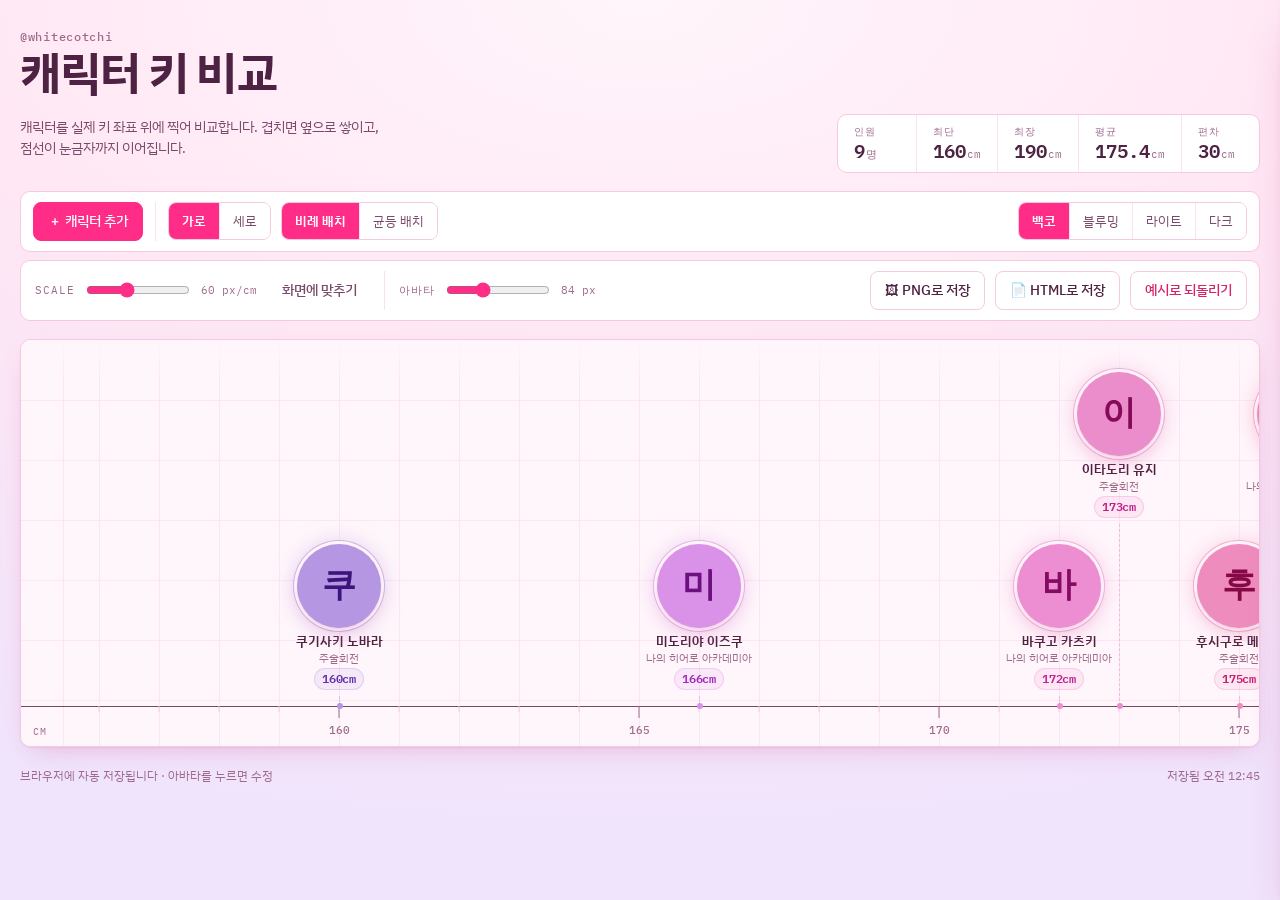
==== commit b5ffb775: "기본 테마를 백코로, 블루밍 추가, 시스템 모드 제거 - 테마 선택을 백코/블루밍/라이트/다크 4단으로. 시스템 자동 추종 제거 - 백코 팔레트를 :root 바닥값으로 옮겨 스크립" ====
--- a/index.html
+++ b/index.html
@@ -8,58 +8,55 @@
 <link rel="stylesheet" href="https://fonts.googleapis.com/css2?family=Bricolage+Grotesque:opsz,wdth,wght@12..96,75..100,400..800&family=IBM+Plex+Mono:wght@400;500;600&family=IBM+Plex+Sans+KR:wght@400;500;600;700&display=swap">
 
 <style>
-/* ─── tokens ─────────────────────────────────────────────── */
+/* ─── tokens ─────────────────────────────────────────────────
+   백코모드가 바닥값이라 스크립트가 돌기 전에도 기본 테마로 그려진다.
+   나머지 셋은 data-theme으로 덮어쓴다. */
 :root{
-  --paper:#EDEFF3;
-  --field:#F6F7FA;
-  --surface:#FFFFFF;
-  --ink:#14181F;
-  --ink-2:#4B5563;
-  --ink-3:#7C8798;
-  --rule:#CBD2DC;
-  --rule-soft:#DDE2EA;
-  --navy:#1F3A5F;
-  --navy-ink:#FFFFFF;
-  --danger:#B3261E;
+  --paper:#FFEAF3; --field:#FFF6FB; --surface:#FFFFFF;
+  --ink:#4E2242; --ink-2:#7A4A6B; --ink-3:#9E6A8C;
+  --rule:#F6C9E0; --rule-soft:#FBE0EE;
+  --navy:#FF2D87; --navy-ink:#FFFFFF; --danger:#D6246B;
   --tone:0%;            /* scale-ramp lightness shift */
-  --chip:-9%;           /* cm-chip text shift, per theme */
+  --chip:-30%;          /* cm-chip text shift */
+  --ink-shift:-46%;     /* how deep the initial sits under its disc */
+  --body-bg:radial-gradient(126% 92% at 50% 0%,#FFF5FB 0%,#FFE7F4 44%,#F0E4FC 100%);
+  --shadow:0 1px 2px rgba(122,40,92,.07), 0 10px 26px -12px rgba(206,64,142,.36);
+  --shadow-lift:0 2px 8px rgba(122,40,92,.12), 0 20px 44px -16px rgba(206,64,142,.46);
+  --r:10px;
+}
+
+/* 블루밍 — 하늘색에서 파스텔 민트를 지나 바다로 */
+:root[data-theme="blooming"]{
+  --paper:#E4F2FA; --field:#F4FBFE; --surface:#FFFFFF;
+  --ink:#123742; --ink-2:#376274; --ink-3:#55848F;
+  --rule:#BEDFEC; --rule-soft:#DBEFF7;
+  --navy:#0E90B4; --navy-ink:#FFFFFF; --danger:#C0374C;
+  --tone:0%; --chip:-30%; --ink-shift:-46%;
+  --body-bg:radial-gradient(126% 92% at 50% 0%,#F3FCFE 0%,#DCEFFA 44%,#D9F5EE 100%);
+  --shadow:0 1px 2px rgba(18,55,66,.07), 0 10px 26px -12px rgba(30,120,150,.34);
+  --shadow-lift:0 2px 8px rgba(18,55,66,.12), 0 20px 44px -16px rgba(30,120,150,.44);
+}
+
+:root[data-theme="light"]{
+  --paper:#EDEFF3; --field:#F6F7FA; --surface:#FFFFFF;
+  --ink:#14181F; --ink-2:#4B5563; --ink-3:#7C8798;
+  --rule:#CBD2DC; --rule-soft:#DDE2EA;
+  --navy:#1F3A5F; --navy-ink:#FFFFFF; --danger:#B3261E;
+  --tone:0%; --chip:-9%; --ink-shift:-28%;
+  --body-bg:var(--paper);
   --shadow:0 1px 2px rgba(20,24,31,.06), 0 8px 24px -12px rgba(20,24,31,.22);
   --shadow-lift:0 2px 6px rgba(20,24,31,.10), 0 18px 40px -16px rgba(20,24,31,.34);
-  --body-bg:var(--paper);
-  --ink-shift:-28%;
-  --r:10px;
-}
-@media (prefers-color-scheme:dark){
-  :root:not([data-theme="light"]){
-    --paper:#0E1116; --field:#131820; --surface:#1A2029;
-    --ink:#E5E9EF; --ink-2:#A6B0BF; --ink-3:#6F7B8C;
-    --rule:#2C3543; --rule-soft:#232B36;
-    --navy:#8FB4E4; --navy-ink:#0E1116; --danger:#F2867E;
-    --tone:9%; --chip:10%; --ink-shift:-38%;
-    --shadow:0 1px 2px rgba(0,0,0,.4), 0 8px 24px -12px rgba(0,0,0,.7);
-    --shadow-lift:0 2px 6px rgba(0,0,0,.45), 0 18px 40px -16px rgba(0,0,0,.8);
-  }
-}
+}
+
 :root[data-theme="dark"]{
   --paper:#0E1116; --field:#131820; --surface:#1A2029;
   --ink:#E5E9EF; --ink-2:#A6B0BF; --ink-3:#6F7B8C;
   --rule:#2C3543; --rule-soft:#232B36;
   --navy:#8FB4E4; --navy-ink:#0E1116; --danger:#F2867E;
   --tone:9%; --chip:10%; --ink-shift:-38%;
+  --body-bg:var(--paper);
   --shadow:0 1px 2px rgba(0,0,0,.4), 0 8px 24px -12px rgba(0,0,0,.7);
   --shadow-lift:0 2px 6px rgba(0,0,0,.45), 0 18px 40px -16px rgba(0,0,0,.8);
-}
-
-/* 백코모드 — 파비콘의 솜사탕 팔레트에서 뽑은 드림코어 배색 */
-:root[data-theme="baekco"]{
-  --paper:#FFEAF3; --field:#FFF6FB; --surface:#FFFFFF;
-  --ink:#4E2242; --ink-2:#7A4A6B; --ink-3:#9E6A8C;
-  --rule:#F6C9E0; --rule-soft:#FBE0EE;
-  --navy:#FF2D87; --navy-ink:#FFFFFF; --danger:#D6246B;
-  --tone:0%; --chip:-30%; --ink-shift:-46%;
-  --body-bg:radial-gradient(126% 92% at 50% 0%,#FFF5FB 0%,#FFE7F4 44%,#F0E4FC 100%);
-  --shadow:0 1px 2px rgba(122,40,92,.07), 0 10px 26px -12px rgba(206,64,142,.36);
-  --shadow-lift:0 2px 8px rgba(122,40,92,.12), 0 20px 44px -16px rgba(206,64,142,.46);
 }
 
 *,*::before,*::after{box-sizing:border-box}
@@ -183,14 +180,17 @@
 .tok:hover .disc,.tok:focus-visible .disc{
   box-shadow:var(--shadow-lift), 0 0 0 3px var(--field), 0 0 0 5px hsl(var(--ch) var(--cs) calc(var(--cl) + var(--tone)));
 }
-/* dreamcore bloom */
-:root[data-theme="baekco"] .disc{
+/* pastel bloom */
+:root[data-theme="baekco"] .disc,
+:root[data-theme="blooming"] .disc{
   box-shadow:var(--shadow), 0 0 0 3px var(--field),
              0 0 0 4px hsl(var(--ch) var(--cs) calc(var(--cl) + var(--tone)) / .6),
              0 0 24px -2px hsl(var(--ch) var(--cs) calc(var(--cl) + var(--tone)) / .6);
 }
 :root[data-theme="baekco"] .tok:hover .disc,
-:root[data-theme="baekco"] .tok:focus-visible .disc{
+:root[data-theme="baekco"] .tok:focus-visible .disc,
+:root[data-theme="blooming"] .tok:hover .disc,
+:root[data-theme="blooming"] .tok:focus-visible .disc{
   box-shadow:var(--shadow-lift), 0 0 0 3px var(--field),
              0 0 0 5px hsl(var(--ch) var(--cs) calc(var(--cl) + var(--tone))),
              0 0 34px 0 hsl(var(--ch) var(--cs) calc(var(--cl) + var(--tone)) / .7);
@@ -336,10 +336,10 @@
       </div>
       <span class="spacer"></span>
       <div class="seg" role="group" aria-label="테마" id="themeSeg">
-        <button data-set="auto" aria-pressed="true">시스템</button>
+        <button data-set="baekco" aria-pressed="true">백코</button>
+        <button data-set="blooming" aria-pressed="false">블루밍</button>
         <button data-set="light" aria-pressed="false">라이트</button>
         <button data-set="dark" aria-pressed="false">다크</button>
-        <button data-set="baekco" aria-pressed="false">백코</button>
       </div>
     </div>
 
@@ -451,9 +451,14 @@
     { p:0.5, h:330, s:74, l:74 },
     { p:1,   h:24,  s:84, l:71 },
   ],
+  /* 블루밍: 하늘색 → 파스텔 민트 → 바다. 큰 키일수록 물이 깊어진다 */
+  blooming: [
+    { p:0,   h:202, s:76, l:78 },
+    { p:0.5, h:166, s:56, l:71 },
+    { p:1,   h:194, s:62, l:55 },
+  ],
 };
-const activeRamp = () =>
-  (document.documentElement.getAttribute("data-theme") === "baekco" ? RAMPS.baekco : RAMPS.base);
+const activeRamp = () => RAMPS[document.documentElement.getAttribute("data-theme")] || RAMPS.base;
 
 const SEED = [
   { name:"쿠기사키 노바라", series:"주술회전", height:160 },
@@ -473,7 +478,7 @@
 const KEY = BAKED ? "height-chart/x-" + BAKED.eid : "height-chart/v1";
 
 const state = {
-  chars: [], mode:"prop", orient:"h", theme:"auto", ppc:60, ppcH:60, ppcV:26, size:84,
+  chars: [], mode:"prop", orient:"h", theme:"baekco", ppc:60, ppcH:60, ppcV:26, size:84,
   editing:null, draft:{ img:null, iz:1, ix:0, iy:0 },
 };
 
@@ -490,7 +495,7 @@
   state.chars = chars;
   if (d.mode === "rank" || d.mode === "prop") state.mode = d.mode;
   if (d.orient === "v" || d.orient === "h") state.orient = d.orient;
-  if (["auto","light","dark","baekco"].indexOf(d.theme) >= 0) state.theme = d.theme;
+  if (["light","dark","baekco","blooming"].indexOf(d.theme) >= 0) state.theme = d.theme;
   if (Number.isFinite(d.ppcH)) state.ppcH = clamp(d.ppcH, 18, 130);
   if (Number.isFinite(d.ppcV)) state.ppcV = clamp(d.ppcV, 18, 130);
   if (Number.isFinite(d.ppc)) state.ppc = clamp(d.ppc, 18, 130);
@@ -1205,7 +1210,6 @@
   const st = doc.querySelector("#stage"); if (st){ st.innerHTML = '<span class="initial">?</span>'; st.className = "stage empty"; }
   ["#plot", "#grid", "#ruler", "#fieldwrap"].forEach(s => { const n = doc.querySelector(s); if (n) n.removeAttribute("style"); });
   const sa = doc.querySelector("#savedAt"); if (sa) sa.textContent = "";
-  doc.removeAttribute("data-theme");
 
   const data = Object.assign(snapshot(), { eid: uid() });
   const seed = doc.ownerDocument.createElement("script");
@@ -1398,8 +1402,7 @@
 });
 function setTheme(t){
   state.theme = t;
-  if (t === "auto") document.documentElement.removeAttribute("data-theme");
-  else document.documentElement.setAttribute("data-theme", t);
+  document.documentElement.setAttribute("data-theme", t);
   for (const b of $("#themeSeg").children) b.setAttribute("aria-pressed", String(b.dataset.set === t));
   save(); render();
 }
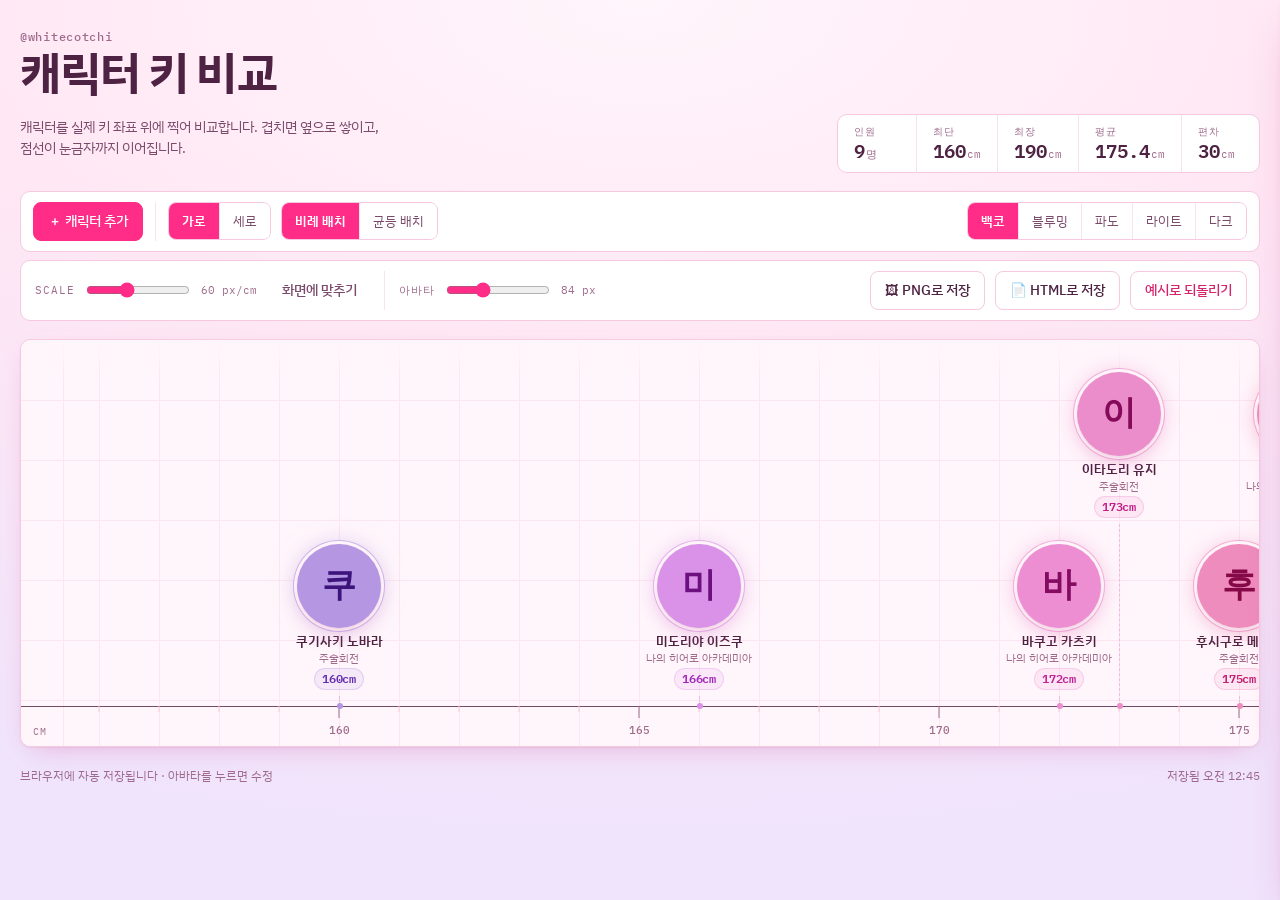
==== commit 04b149dc: "이미지 축소 허용과 파도 테마 추가 이미지가 잘려 나오던 문제: object-fit:cover가 원에 맞춰 짧은 변 기준으로 자르는데 배율 하한이 100%라 축소가 불가능했다. 6" ====
--- a/index.html
+++ b/index.html
@@ -19,6 +19,7 @@
   --tone:0%;            /* scale-ramp lightness shift */
   --chip:-30%;          /* cm-chip text shift */
   --ink-shift:-46%;     /* how deep the initial sits under its disc */
+  --paper-2:#F0E4FC;
   --body-bg:radial-gradient(126% 92% at 50% 0%,#FFF5FB 0%,#FFE7F4 44%,#F0E4FC 100%);
   --shadow:0 1px 2px rgba(122,40,92,.07), 0 10px 26px -12px rgba(206,64,142,.36);
   --shadow-lift:0 2px 8px rgba(122,40,92,.12), 0 20px 44px -16px rgba(206,64,142,.46);
@@ -32,9 +33,22 @@
   --rule:#BEDFEC; --rule-soft:#DBEFF7;
   --navy:#0E90B4; --navy-ink:#FFFFFF; --danger:#C0374C;
   --tone:0%; --chip:-30%; --ink-shift:-46%;
+  --paper-2:#D9F5EE;
   --body-bg:radial-gradient(126% 92% at 50% 0%,#F3FCFE 0%,#DCEFFA 44%,#D9F5EE 100%);
   --shadow:0 1px 2px rgba(18,55,66,.07), 0 10px 26px -12px rgba(30,120,150,.34);
   --shadow-lift:0 2px 8px rgba(18,55,66,.12), 0 20px 44px -16px rgba(30,120,150,.44);
+}
+
+/* 파도 — 볕 든 모래에서 깊은 바다로 */
+:root[data-theme="pado"]{
+  --paper:#FDF1D2; --paper-2:#B7DEEC; --field:#FCFBF4; --surface:#FFFFFF;
+  --ink:#263A44; --ink-2:#476574; --ink-3:#617F8C;
+  --rule:#CFDFE4; --rule-soft:#E6EFF1;
+  --navy:#1B7CA6; --navy-ink:#FFFFFF; --danger:#BF4437;
+  --tone:0%; --chip:-26%; --ink-shift:-42%;
+  --body-bg:linear-gradient(172deg,#FEF6E0 0%,#FCEBBE 26%,#DCEEE4 62%,#AFDAEB 100%);
+  --shadow:0 1px 2px rgba(30,58,68,.07), 0 10px 26px -12px rgba(28,110,144,.34);
+  --shadow-lift:0 2px 8px rgba(30,58,68,.12), 0 20px 44px -16px rgba(28,110,144,.44);
 }
 
 :root[data-theme="light"]{
@@ -43,6 +57,7 @@
   --rule:#CBD2DC; --rule-soft:#DDE2EA;
   --navy:#1F3A5F; --navy-ink:#FFFFFF; --danger:#B3261E;
   --tone:0%; --chip:-9%; --ink-shift:-28%;
+  --paper-2:#EDEFF3;   /* flat: same as --paper, so the PNG ground stays solid */
   --body-bg:var(--paper);
   --shadow:0 1px 2px rgba(20,24,31,.06), 0 8px 24px -12px rgba(20,24,31,.22);
   --shadow-lift:0 2px 6px rgba(20,24,31,.10), 0 18px 40px -16px rgba(20,24,31,.34);
@@ -54,6 +69,7 @@
   --rule:#2C3543; --rule-soft:#232B36;
   --navy:#8FB4E4; --navy-ink:#0E1116; --danger:#F2867E;
   --tone:9%; --chip:10%; --ink-shift:-38%;
+  --paper-2:#0E1116;
   --body-bg:var(--paper);
   --shadow:0 1px 2px rgba(0,0,0,.4), 0 8px 24px -12px rgba(0,0,0,.7);
   --shadow-lift:0 2px 6px rgba(0,0,0,.45), 0 18px 40px -16px rgba(0,0,0,.8);
@@ -182,7 +198,8 @@
 }
 /* pastel bloom */
 :root[data-theme="baekco"] .disc,
-:root[data-theme="blooming"] .disc{
+:root[data-theme="blooming"] .disc,
+:root[data-theme="pado"] .disc{
   box-shadow:var(--shadow), 0 0 0 3px var(--field),
              0 0 0 4px hsl(var(--ch) var(--cs) calc(var(--cl) + var(--tone)) / .6),
              0 0 24px -2px hsl(var(--ch) var(--cs) calc(var(--cl) + var(--tone)) / .6);
@@ -190,7 +207,9 @@
 :root[data-theme="baekco"] .tok:hover .disc,
 :root[data-theme="baekco"] .tok:focus-visible .disc,
 :root[data-theme="blooming"] .tok:hover .disc,
-:root[data-theme="blooming"] .tok:focus-visible .disc{
+:root[data-theme="blooming"] .tok:focus-visible .disc,
+:root[data-theme="pado"] .tok:hover .disc,
+:root[data-theme="pado"] .tok:focus-visible .disc{
   box-shadow:var(--shadow-lift), 0 0 0 3px var(--field),
              0 0 0 5px hsl(var(--ch) var(--cs) calc(var(--cl) + var(--tone))),
              0 0 34px 0 hsl(var(--ch) var(--cs) calc(var(--cl) + var(--tone)) / .7);
@@ -290,8 +309,8 @@
 .framer .ctl{display:flex;align-items:center;gap:9px;width:100%}
 .framer .ctl input[type=range]{flex:1;accent-color:var(--navy)}
 .framer .ctl label{font-family:"IBM Plex Mono",monospace;font-size:10.5px;letter-spacing:.1em;text-transform:uppercase;color:var(--ink-3)}
-.framer .row{display:flex;gap:8px;width:100%}
-.framer .row .btn{flex:1;justify-content:center;padding:7px 10px;font-size:12.5px}
+.framer .row{display:flex;flex-wrap:wrap;gap:8px;width:100%}
+.framer .row .btn{flex:1 1 42%;justify-content:center;padding:7px 10px;font-size:12.5px}
 .dz{outline:2px dashed var(--navy);outline-offset:3px}
 
 footer.foot{display:flex;justify-content:space-between;gap:12px;flex-wrap:wrap;font-size:12px;color:var(--ink-3);padding-top:2px}
@@ -338,6 +357,7 @@
       <div class="seg" role="group" aria-label="테마" id="themeSeg">
         <button data-set="baekco" aria-pressed="true">백코</button>
         <button data-set="blooming" aria-pressed="false">블루밍</button>
+        <button data-set="pado" aria-pressed="false">파도</button>
         <button data-set="light" aria-pressed="false">라이트</button>
         <button data-set="dark" aria-pressed="false">다크</button>
       </div>
@@ -391,15 +411,16 @@
       <input type="file" id="file" accept="image/*" hidden>
       <div class="ctl">
         <label for="izoom">크기</label>
-        <input type="range" id="izoom" min="100" max="400" step="2" value="100" disabled>
+        <input type="range" id="izoom" min="25" max="400" step="1" value="100" disabled>
         <span class="val" id="izoomVal" style="font-family:'IBM Plex Mono',monospace;font-size:11px;color:var(--ink-3);min-width:42px">100%</span>
       </div>
       <div class="row">
         <button class="btn" id="pickBtn" type="button">이미지 선택</button>
-        <button class="btn" id="fitImgBtn" type="button" disabled>가운데 맞춤</button>
+        <button class="btn" id="containBtn" type="button" disabled>전체 보기</button>
+        <button class="btn" id="fitImgBtn" type="button" disabled>채우기</button>
         <button class="btn" id="clearImgBtn" type="button" disabled>지우기</button>
       </div>
-      <span class="hint" id="frameHint">이미지를 넣은 뒤 원 안에서 끌어 위치를, 슬라이더로 크기를 맞추세요.</span>
+      <span class="hint" id="frameHint">원 안에서 끌어 위치를, 슬라이더로 크기를 맞춥니다. 가로로 긴 그림은 「전체 보기」로 잘리지 않게 담고, 「채우기」로 원을 꽉 채웁니다.</span>
     </div>
     <div class="fld">
       <label for="fName">이름</label>
@@ -451,6 +472,14 @@
     { p:0.5, h:330, s:74, l:74 },
     { p:1,   h:24,  s:84, l:71 },
   ],
+  /* 파도: 볕든 노랑 → 물빛 → 깊은 바다. 중간 채도를 낮춰
+     노랑에서 파랑으로 넘어갈 때 형광 연두를 지나지 않게 한다 */
+  pado: [
+    { p:0,    h:45,  s:88, l:66 },
+    { p:0.20, h:74,  s:38, l:62 },
+    { p:0.55, h:170, s:42, l:57 },
+    { p:1,    h:206, s:66, l:50 },
+  ],
   /* 블루밍: 하늘색 → 파스텔 민트 → 바다. 큰 키일수록 물이 깊어진다 */
   blooming: [
     { p:0,   h:202, s:76, l:78 },
@@ -495,7 +524,7 @@
   state.chars = chars;
   if (d.mode === "rank" || d.mode === "prop") state.mode = d.mode;
   if (d.orient === "v" || d.orient === "h") state.orient = d.orient;
-  if (["light","dark","baekco","blooming"].indexOf(d.theme) >= 0) state.theme = d.theme;
+  if (["light","dark","baekco","blooming","pado"].indexOf(d.theme) >= 0) state.theme = d.theme;
   if (Number.isFinite(d.ppcH)) state.ppcH = clamp(d.ppcH, 18, 130);
   if (Number.isFinite(d.ppcV)) state.ppcV = clamp(d.ppcV, 18, 130);
   if (Number.isFinite(d.ppc)) state.ppc = clamp(d.ppc, 18, 130);
@@ -533,7 +562,7 @@
     series: String(c.series || "").slice(0, 40),
     height: clamp(Math.round(h * 2) / 2, 80, 280),
     img: typeof c.img === "string" && c.img.startsWith("data:image") ? c.img : null,
-    iz: clamp(Number(c.iz) || 1, 1, 4),
+    iz: clamp(Number(c.iz) || 1, 0.2, 4),
     ix: clamp(Number(c.ix) || 0, -70, 70),
     iy: clamp(Number(c.iy) || 0, -70, 70),
   };
@@ -924,6 +953,7 @@
   $("#izoom").value = Math.round(d.iz * 100);
   $("#izoomVal").textContent = Math.round(d.iz * 100) + "%";
   $("#fitImgBtn").disabled = !has;
+  $("#containBtn").disabled = !has;
   $("#clearImgBtn").disabled = !has;
 }
 
@@ -1037,7 +1067,13 @@
   const SANS = '"IBM Plex Sans KR","Apple SD Gothic Neo",sans-serif';
   const MONO = '"IBM Plex Mono",monospace';
 
-  g.fillStyle = col.paper; g.fillRect(0, 0, W, H);
+  const paper2 = cssVar("--paper-2");
+  if (paper2){
+    const lg = g.createLinearGradient(0, 0, 0, H);
+    lg.addColorStop(0, col.paper); lg.addColorStop(1, paper2);
+    g.fillStyle = lg;
+  } else g.fillStyle = col.paper;
+  g.fillRect(0, 0, W, H);
 
   /* header */
   g.fillStyle = col.ink;
@@ -1314,12 +1350,22 @@
   for (const it of items) if (it.type.startsWith("image/")){ ingest(it.getAsFile()); return; }
 });
 $("#izoom").addEventListener("input", e => {
-  state.draft.iz = clamp(Number(e.target.value) / 100, 1, 4);
+  state.draft.iz = clamp(Number(e.target.value) / 100, 0.2, 4);
   $("#izoomVal").textContent = Math.round(state.draft.iz * 100) + "%";
   const im = stage.querySelector("img");
   if (im) im.style.setProperty("--iz", state.draft.iz);
 });
 $("#fitImgBtn").addEventListener("click", () => { state.draft.iz = 1; state.draft.ix = 0; state.draft.iy = 0; syncStage(); });
+/* object-fit:cover already crops to the short side, so the scale that
+   brings the whole picture back into view is exactly its aspect ratio */
+$("#containBtn").addEventListener("click", () => {
+  const im = stage.querySelector("img");
+  if (!im || !im.naturalWidth) return;
+  const a = Math.min(im.naturalWidth, im.naturalHeight) / Math.max(im.naturalWidth, im.naturalHeight);
+  state.draft.iz = clamp(a, 0.2, 1);
+  state.draft.ix = 0; state.draft.iy = 0;
+  syncStage();
+});
 $("#clearImgBtn").addEventListener("click", () => { state.draft = { img:null, iz:1, ix:0, iy:0 }; syncStage(); });
 
 let pan = null;
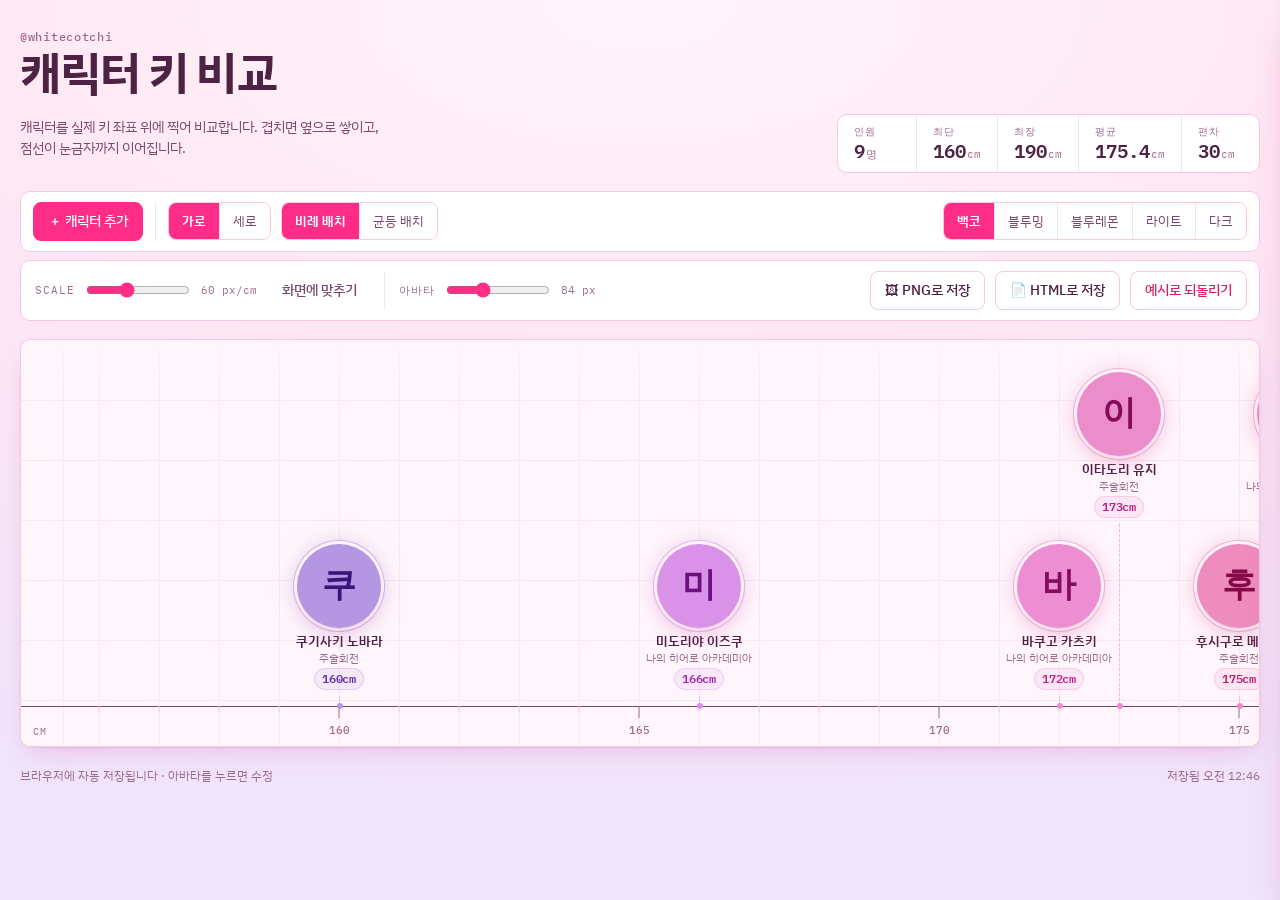
==== commit ce361f20: "파도 테마 이름을 블루레몬으로 라벨과 내부 키(pado → bluelemon)를 함께 바꾸고, 토큰 블록·블룸 선택자·램프 키까지 정리했다. 팔레트와 색 램프는 그대로. 이미 pa" ====
--- a/index.html
+++ b/index.html
@@ -39,8 +39,8 @@
   --shadow-lift:0 2px 8px rgba(18,55,66,.12), 0 20px 44px -16px rgba(30,120,150,.44);
 }
 
-/* 파도 — 볕 든 모래에서 깊은 바다로 */
-:root[data-theme="pado"]{
+/* 블루레몬 — 볕 든 레몬빛에서 깊은 바다로 */
+:root[data-theme="bluelemon"]{
   --paper:#FDF1D2; --paper-2:#B7DEEC; --field:#FCFBF4; --surface:#FFFFFF;
   --ink:#263A44; --ink-2:#476574; --ink-3:#617F8C;
   --rule:#CFDFE4; --rule-soft:#E6EFF1;
@@ -199,7 +199,7 @@
 /* pastel bloom */
 :root[data-theme="baekco"] .disc,
 :root[data-theme="blooming"] .disc,
-:root[data-theme="pado"] .disc{
+:root[data-theme="bluelemon"] .disc{
   box-shadow:var(--shadow), 0 0 0 3px var(--field),
              0 0 0 4px hsl(var(--ch) var(--cs) calc(var(--cl) + var(--tone)) / .6),
              0 0 24px -2px hsl(var(--ch) var(--cs) calc(var(--cl) + var(--tone)) / .6);
@@ -208,14 +208,14 @@
 :root[data-theme="baekco"] .tok:focus-visible .disc,
 :root[data-theme="blooming"] .tok:hover .disc,
 :root[data-theme="blooming"] .tok:focus-visible .disc,
-:root[data-theme="pado"] .tok:hover .disc,
-:root[data-theme="pado"] .tok:focus-visible .disc{
+:root[data-theme="bluelemon"] .tok:hover .disc,
+:root[data-theme="bluelemon"] .tok:focus-visible .disc{
   box-shadow:var(--shadow-lift), 0 0 0 3px var(--field),
              0 0 0 5px hsl(var(--ch) var(--cs) calc(var(--cl) + var(--tone))),
              0 0 34px 0 hsl(var(--ch) var(--cs) calc(var(--cl) + var(--tone)) / .7);
 }
 .disc img{
-  width:100%;height:100%;object-fit:cover;display:block;
+  width:100%;height:100%;object-fit:contain;display:block;
   transform:translate(calc(var(--ix,0) * 1%),calc(var(--iy,0) * 1%)) scale(var(--iz,1));
 }
 .disc .initial{
@@ -293,7 +293,7 @@
 .stage.dragging{cursor:grabbing}
 .stage.empty{cursor:pointer}
 .stage img{
-  width:100%;height:100%;object-fit:cover;display:block;pointer-events:none;
+  width:100%;height:100%;object-fit:contain;display:block;pointer-events:none;
   transform:translate(calc(var(--ix,0) * 1%),calc(var(--iy,0) * 1%)) scale(var(--iz,1));
 }
 .stage .initial{
@@ -357,7 +357,7 @@
       <div class="seg" role="group" aria-label="테마" id="themeSeg">
         <button data-set="baekco" aria-pressed="true">백코</button>
         <button data-set="blooming" aria-pressed="false">블루밍</button>
-        <button data-set="pado" aria-pressed="false">파도</button>
+        <button data-set="bluelemon" aria-pressed="false">블루레몬</button>
         <button data-set="light" aria-pressed="false">라이트</button>
         <button data-set="dark" aria-pressed="false">다크</button>
       </div>
@@ -411,7 +411,7 @@
       <input type="file" id="file" accept="image/*" hidden>
       <div class="ctl">
         <label for="izoom">크기</label>
-        <input type="range" id="izoom" min="25" max="400" step="1" value="100" disabled>
+        <input type="range" id="izoom" min="25" max="600" step="1" value="100" disabled>
         <span class="val" id="izoomVal" style="font-family:'IBM Plex Mono',monospace;font-size:11px;color:var(--ink-3);min-width:42px">100%</span>
       </div>
       <div class="row">
@@ -420,7 +420,7 @@
         <button class="btn" id="fitImgBtn" type="button" disabled>채우기</button>
         <button class="btn" id="clearImgBtn" type="button" disabled>지우기</button>
       </div>
-      <span class="hint" id="frameHint">원 안에서 끌어 위치를, 슬라이더로 크기를 맞춥니다. 가로로 긴 그림은 「전체 보기」로 잘리지 않게 담고, 「채우기」로 원을 꽉 채웁니다.</span>
+      <span class="hint" id="frameHint">넣으면 원본 전체가 잘림 없이 들어갑니다. 슬라이더로 키우면 그만큼 확대되고, 끌어서 보일 부분을 고르세요. 「채우기」는 원을 꽉 채우고, 「전체 보기」는 다시 전체를 담습니다.</span>
     </div>
     <div class="fld">
       <label for="fName">이름</label>
@@ -472,9 +472,9 @@
     { p:0.5, h:330, s:74, l:74 },
     { p:1,   h:24,  s:84, l:71 },
   ],
-  /* 파도: 볕든 노랑 → 물빛 → 깊은 바다. 중간 채도를 낮춰
+  /* 블루레몬: 볕든 레몬 → 물빛 → 깊은 바다. 중간 채도를 낮춰
      노랑에서 파랑으로 넘어갈 때 형광 연두를 지나지 않게 한다 */
-  pado: [
+  bluelemon: [
     { p:0,    h:45,  s:88, l:66 },
     { p:0.20, h:74,  s:38, l:62 },
     { p:0.55, h:170, s:42, l:57 },
@@ -524,7 +524,8 @@
   state.chars = chars;
   if (d.mode === "rank" || d.mode === "prop") state.mode = d.mode;
   if (d.orient === "v" || d.orient === "h") state.orient = d.orient;
-  if (["light","dark","baekco","blooming","pado"].indexOf(d.theme) >= 0) state.theme = d.theme;
+  const th = d.theme === "pado" ? "bluelemon" : d.theme;   /* 첫 이름이 파도였다 */
+  if (["light","dark","baekco","blooming","bluelemon"].indexOf(th) >= 0) state.theme = th;
   if (Number.isFinite(d.ppcH)) state.ppcH = clamp(d.ppcH, 18, 130);
   if (Number.isFinite(d.ppcV)) state.ppcV = clamp(d.ppcV, 18, 130);
   if (Number.isFinite(d.ppc)) state.ppc = clamp(d.ppc, 18, 130);
@@ -562,9 +563,13 @@
     series: String(c.series || "").slice(0, 40),
     height: clamp(Math.round(h * 2) / 2, 80, 280),
     img: typeof c.img === "string" && c.img.startsWith("data:image") ? c.img : null,
-    iz: clamp(Number(c.iz) || 1, 0.2, 4),
-    ix: clamp(Number(c.ix) || 0, -70, 70),
-    iy: clamp(Number(c.iy) || 0, -70, 70),
+    /* fv 2 = framing measured against object-fit:contain. Anything older
+       was measured against cover, where the same number frames something
+       else entirely — reset it to the whole picture instead of guessing. */
+    fv: 2,
+    iz: c.fv === 2 ? clamp(Number(c.iz) || 1, 0.25, 6) : 1,
+    ix: c.fv === 2 ? clamp(Number(c.ix) || 0, -1000, 1000) : 0,
+    iy: c.fv === 2 ? clamp(Number(c.iy) || 0, -1000, 1000) : 0,
   };
 }
 
@@ -957,7 +962,35 @@
   $("#clearImgBtn").disabled = !has;
 }
 
+/* object-fit:contain fits the WHOLE picture inside the disc at iz 1, so
+   scaling up is what crops — the opposite of cover, where the crop
+   happened first and scaling could never give it back.
+   fitScale/fillScale/panRange all work in ratios of the disc, so a
+   stored framing stays correct at any avatar size. */
+function fitScale(im){            /* iz that shows the whole picture */
+  return 1;
+}
+function fillScale(im){           /* iz that fills the circle edge to edge */
+  if (!im || !im.naturalWidth) return 1;
+  return Math.max(im.naturalWidth, im.naturalHeight) / Math.min(im.naturalWidth, im.naturalHeight);
+}
+function drawnRatio(im, iz){      /* rendered size, in units of the disc */
+  const c = Math.min(1 / im.naturalWidth, 1 / im.naturalHeight) * iz;
+  return { w: im.naturalWidth * c, h: im.naturalHeight * c };
+}
+function panRange(im, iz){
+  if (!im || !im.naturalWidth) return { x:0, y:0 };
+  const d = drawnRatio(im, iz);
+  return { x: Math.abs(d.w - 1) / 2 * 100, y: Math.abs(d.h - 1) / 2 * 100 };
+}
+
 /* downscale so localStorage stays small; keep aspect for reframing */
+function hasAlpha(g, w, h){
+  const d = g.getImageData(0, 0, w, h).data;
+  /* sample every 4th pixel — enough to spot a transparent background */
+  for (let i = 3; i < d.length; i += 16) if (d[i] < 250) return true;
+  return false;
+}
 function ingest(file){
   if (!file || !file.type.startsWith("image/")){ toast("이미지 파일만 넣을 수 있습니다"); return; }
   const fr = new FileReader();
@@ -970,9 +1003,12 @@
       cv.width = Math.max(1, Math.round(img.width * s));
       cv.height = Math.max(1, Math.round(img.height * s));
       const g = cv.getContext("2d");
-      g.fillStyle = "#ffffff"; g.fillRect(0, 0, cv.width, cv.height);
       g.drawImage(img, 0, 0, cv.width, cv.height);
-      state.draft = { img: cv.toDataURL("image/jpeg", 0.86), iz:1, ix:0, iy:0 };
+      /* keep a transparent background transparent; JPEG only when opaque */
+      const alpha = hasAlpha(g, cv.width, cv.height);
+      const data = alpha ? cv.toDataURL("image/png") : cv.toDataURL("image/jpeg", 0.86);
+      /* contain means iz 1 already shows all of it */
+      state.draft = { img: data, iz:1, ix:0, iy:0 };
       syncStage();
     };
     img.onerror = () => toast("이미지를 읽지 못했습니다");
@@ -989,7 +1025,7 @@
   if (!Number.isFinite(h) || h < 80 || h > 280){ toast("키는 80~280cm 사이로 입력해 주세요"); $("#fHeight").focus(); return; }
   const d = state.draft;
   const rec = normalize({ id: state.editing || uid(), name, series: $("#fSeries").value.trim(),
-                          height: h, img: d.img, iz: d.iz, ix: d.ix, iy: d.iy });
+                          height: h, img: d.img, fv: 2, iz: d.iz, ix: d.ix, iy: d.iy });
   const i = state.chars.findIndex(x => x.id === rec.id);
   if (i >= 0) state.chars[i] = rec; else state.chars.push(rec);
   save(); render(); closePanel();
@@ -1020,12 +1056,12 @@
   g.moveTo(x + r, y); g.arcTo(x + w, y, x + w, y + h, r); g.arcTo(x + w, y + h, x, y + h, r);
   g.arcTo(x, y + h, x, y, r); g.arcTo(x, y, x + w, y, r); g.closePath();
 }
-/* mirrors .disc img: object-fit cover, then scale(iz), then translate(ix%,iy%) */
+/* mirrors .disc img: object-fit contain, then scale(iz), then translate(ix%,iy%) */
 function drawFramed(g, img, cx, cy, D, iz, ix, iy){
   g.save();
   g.beginPath(); g.arc(cx, cy, D / 2, 0, Math.PI * 2); g.clip();
-  const cover = Math.max(D / img.width, D / img.height) * iz;
-  const w = img.width * cover, h = img.height * cover;
+  const contain = Math.min(D / img.width, D / img.height) * iz;
+  const w = img.width * contain, h = img.height * contain;
   g.drawImage(img, cx - w / 2 + (ix / 100) * D, cy - h / 2 + (iy / 100) * D, w, h);
   g.restore();
 }
@@ -1350,19 +1386,27 @@
   for (const it of items) if (it.type.startsWith("image/")){ ingest(it.getAsFile()); return; }
 });
 $("#izoom").addEventListener("input", e => {
-  state.draft.iz = clamp(Number(e.target.value) / 100, 0.2, 4);
+  state.draft.iz = clamp(Number(e.target.value) / 100, 0.25, 6);
   $("#izoomVal").textContent = Math.round(state.draft.iz * 100) + "%";
   const im = stage.querySelector("img");
-  if (im) im.style.setProperty("--iz", state.draft.iz);
+  if (!im) return;
+  const r = panRange(im, state.draft.iz);
+  state.draft.ix = clamp(state.draft.ix, -r.x, r.x);
+  state.draft.iy = clamp(state.draft.iy, -r.y, r.y);
+  im.style.setProperty("--iz", state.draft.iz);
+  im.style.setProperty("--ix", state.draft.ix);
+  im.style.setProperty("--iy", state.draft.iy);
 });
-$("#fitImgBtn").addEventListener("click", () => { state.draft.iz = 1; state.draft.ix = 0; state.draft.iy = 0; syncStage(); });
+$("#fitImgBtn").addEventListener("click", () => {
+  const im = stage.querySelector("img");
+  state.draft.iz = clamp(fillScale(im), 0.25, 6);
+  state.draft.ix = 0; state.draft.iy = 0;
+  syncStage();
+});
 /* object-fit:cover already crops to the short side, so the scale that
    brings the whole picture back into view is exactly its aspect ratio */
 $("#containBtn").addEventListener("click", () => {
-  const im = stage.querySelector("img");
-  if (!im || !im.naturalWidth) return;
-  const a = Math.min(im.naturalWidth, im.naturalHeight) / Math.max(im.naturalWidth, im.naturalHeight);
-  state.draft.iz = clamp(a, 0.2, 1);
+  state.draft.iz = fitScale(stage.querySelector("img"));
   state.draft.ix = 0; state.draft.iy = 0;
   syncStage();
 });
@@ -1371,14 +1415,15 @@
 let pan = null;
 stage.addEventListener("pointerdown", e => {
   if (!state.draft.img) return;
-  pan = { x:e.clientX, y:e.clientY, ix:state.draft.ix, iy:state.draft.iy, size:stage.clientWidth };
+  pan = { x:e.clientX, y:e.clientY, ix:state.draft.ix, iy:state.draft.iy,
+          size:stage.clientWidth, r:panRange(stage.querySelector("img"), state.draft.iz) };
   stage.setPointerCapture(e.pointerId);
   stage.classList.add("dragging");
 });
 stage.addEventListener("pointermove", e => {
   if (!pan) return;
-  state.draft.ix = clamp(pan.ix + ((e.clientX - pan.x) / pan.size) * 100, -70, 70);
-  state.draft.iy = clamp(pan.iy + ((e.clientY - pan.y) / pan.size) * 100, -70, 70);
+  state.draft.ix = clamp(pan.ix + ((e.clientX - pan.x) / pan.size) * 100, -pan.r.x, pan.r.x);
+  state.draft.iy = clamp(pan.iy + ((e.clientY - pan.y) / pan.size) * 100, -pan.r.y, pan.r.y);
   const im = stage.querySelector("img");
   if (im){ im.style.setProperty("--ix", state.draft.ix); im.style.setProperty("--iy", state.draft.iy); }
 });
